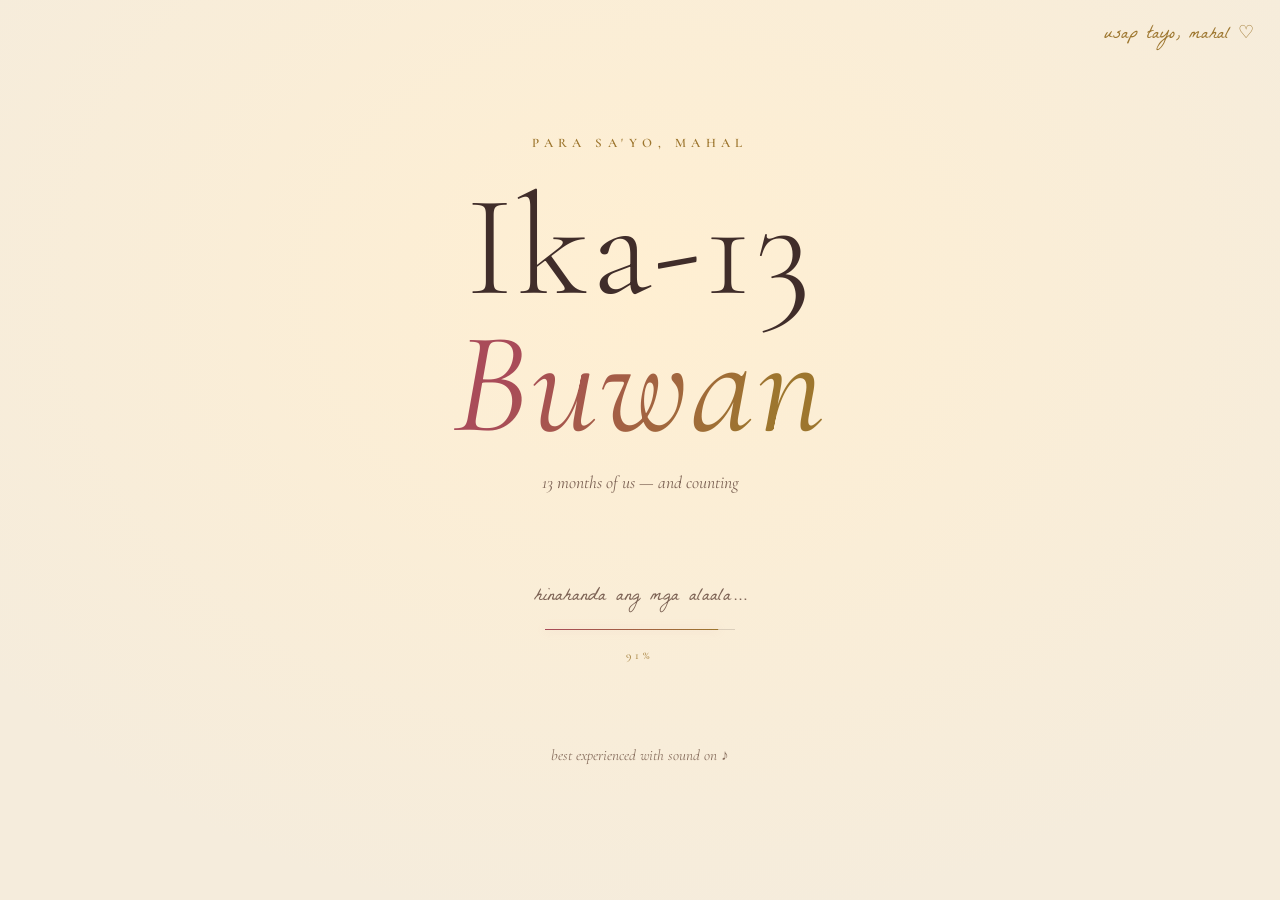
==== index.html @ 7b1db798 "added chat fix" ====
<!DOCTYPE html>
<html lang="en">
<head>
  <meta charset="UTF-8" />
  <meta name="viewport" content="width=device-width, initial-scale=1.0" />
  <title>Walong Buwan — para sa'yo, Mahal</title>
  <link rel="icon" href="data:image/svg+xml,%3Csvg xmlns='http://www.w3.org/2000/svg' viewBox='0 0 24 24'%3E%3Cpath fill='%23d4a0a4' d='M12 21s-7.5-4.7-10-9.3C.5 8.6 2.3 5 5.7 5c2 0 3.6 1.2 4.3 2.4h4c.7-1.2 2.3-2.4 4.3-2.4 3.4 0 5.2 3.6 3.7 6.7C19.5 16.3 12 21 12 21z'/%3E%3C/svg%3E" />
  <link rel="preconnect" href="https://fonts.googleapis.com" />
  <link rel="preconnect" href="https://fonts.gstatic.com" crossorigin />
  <link
    href="https://fonts.googleapis.com/css2?family=Cormorant+Garamond:ital,wght@0,300;0,400;0,500;0,600;1,300;1,400;1,500&family=La+Belle+Aurore&display=swap"
    rel="stylesheet"
  />
  <link rel="stylesheet" href="styles.css" />
</head>
<body>

  <!-- film grain + vignette atmosphere -->
  <div class="grain" aria-hidden="true"></div>
  <div class="vignette" aria-hidden="true"></div>

  <!-- ambient aurora glow -->
  <div class="aurora" aria-hidden="true"><i></i><i></i></div>

  <!-- falling rose petals -->
  <div class="petals" id="petals" aria-hidden="true"></div>

  <!-- scroll progress thread -->
  <div class="thread" aria-hidden="true"><i id="thread-bar"></i></div>

  <!-- drifting dust motes -->
  <div class="motes" aria-hidden="true">
    <i></i><i></i><i></i><i></i><i></i><i></i><i></i><i></i><i></i><i></i>
  </div>

  <!-- looping music -->
  <audio id="music" src="static/music.mp3" loop preload="auto"></audio>

  <!-- music toggle -->
  <button id="music-toggle" class="music-toggle" aria-label="Toggle music" hidden>
    <span class="bars"><i></i><i></i><i></i><i></i></span>
  </button>

  <!-- ═══════════ entry ═══════════ -->
  <div id="entry" class="entry">
    <div class="curtain curtain-l" aria-hidden="true"></div>
    <div class="curtain curtain-r" aria-hidden="true"></div>
    <a class="entry-chat" href="chat.html">usap tayo, mahal&nbsp;♡</a>
    <div class="entry-inner">
      <p class="kicker">para sa'yo, mahal</p>
      <h1 class="entry-title">Walong<br /><em>Buwan</em></h1>
      <p class="entry-sub">eight months of us — and counting</p>
      <div class="entry-action">
        <div id="loader" class="loader">
          <p class="loader-cap">hinahanda ang mga alaala…</p>
          <div class="loader-line"><i id="loader-fill"></i></div>
          <p class="loader-pct"><span id="loader-num">0</span>%</p>
        </div>
        <button id="open-btn" class="open-btn is-loading">
          <span class="open-heart">♡</span>
          <span class="open-text">buksan mo</span>
        </button>
      </div>
      <p class="entry-hint">best experienced with sound on&nbsp;♪</p>
    </div>
  </div>

  <main id="story" hidden>

    <!-- ═══════════ chapter one: the first ═══════════ -->
    <section class="first" id="first">
      <p class="kicker reveal">where it all began</p>
      <h2 class="display reveal">This is the first video<br />I ever took <em>with you in it.</em></h2>
      <p class="lede reveal">
        I didn't know it then, but I was already keeping you safe in little
        squares of light — as if some part of me knew I'd want to come back
        to this moment for the rest of my life.
      </p>

      <div class="firsts reveal">
        <figure class="polaroid tilt-l" data-par="-0.05">
          <div class="media">
            <video id="first-video" src="static/opt/first_vid.mp4" preload="auto" loop muted autoplay playsinline></video>
            <button id="vid-sound" class="vid-sound" aria-label="Toggle video sound">unmute</button>
          </div>
          <figcaption>the very first video</figcaption>
        </figure>
        <figure class="polaroid tilt-r" data-par="0.045">
          <div class="media">
            <img src="static/opt/first_pic.jpg" alt="Our first picture together" loading="lazy" />
          </div>
          <figcaption>…and the very first picture</figcaption>
        </figure>
      </div>
    </section>

    <!-- ═══════════ interlude ═══════════ -->
    <section class="interlude" id="history">
      <div class="interlude-sticky">
        <p class="interlude-line reveal">…and the rest</p>
        <p class="interlude-line big reveal"><em>was history.</em></p>
      </div>
    </section>

    <!-- ═══════════ the count ═══════════ -->
    <section class="counter" id="counter">
      <p class="kicker reveal">bawat segundo, binibilang</p>
      <h2 class="display reveal">Loving you,<br /><em>down to the second.</em></h2>
      <div class="count-row reveal">
        <div class="count-cell">
          <span class="count-num" id="c-days">0</span>
          <span class="count-label">days</span>
        </div>
        <div class="count-cell">
          <span class="count-num" id="c-hours">00</span>
          <span class="count-label">hours</span>
        </div>
        <div class="count-cell">
          <span class="count-num" id="c-mins">00</span>
          <span class="count-label">minutes</span>
        </div>
        <div class="count-cell">
          <span class="count-num live" id="c-secs">00</span>
          <span class="count-label">seconds</span>
        </div>
      </div>
      <p class="count-note reveal">— at tumatakbo pa rin, mahal</p>
    </section>

    <!-- ═══════════ the archive ═══════════ -->
    <section class="gallery" id="gallery">
      <p class="kicker reveal">our little archive</p>
      <h2 class="display reveal">Every frame, <em>a keepsake.</em></h2>
      <p class="lede reveal">drag the photos away — there's always another moment underneath.</p>

      <div class="deck-wrap reveal">
        <button class="deck-nav prev" id="deck-prev" aria-label="Previous photo">‹</button>
        <div class="deck" id="deck" aria-label="Photo slideshow"></div>
        <button class="deck-nav next" id="deck-next" aria-label="Next photo">›</button>
      </div>
      <p class="deck-counter"><span id="deck-count">1</span> <span class="of">of</span> <span id="deck-total">—</span></p>
      <p class="deck-hint">✦ drag, swipe, or use the arrows ✦</p>
    </section>

    <!-- ═══════════ moving memories ═══════════ -->
    <section class="clips" id="clips">
      <p class="kicker reveal">mga gumagalaw na alaala</p>
      <h2 class="display reveal">Some moments <em>refused to stay still.</em></h2>
      <p class="lede reveal">tap a clip to play it — the music will politely step aside.</p>

      <div class="clip-row reveal">
        <figure class="polaroid clip tilt-l" data-par="-0.035">
          <div class="media">
            <video src="static/img_2629.mp4" preload="metadata" playsinline></video>
            <button class="clip-play" aria-label="Play clip">▶</button>
          </div>
          <figcaption>a little moment i kept</figcaption>
        </figure>
        <figure class="polaroid clip tilt-r" data-par="0.03">
          <div class="media">
            <video src="static/vid_20250806.mp4" preload="metadata" playsinline></video>
            <button class="clip-play" aria-label="Play clip">▶</button>
          </div>
          <figcaption>august 6, 2025</figcaption>
        </figure>
        <figure class="polaroid clip tilt-l" data-par="-0.025">
          <div class="media">
            <video src="static/vid_20251219.mp4" preload="metadata" playsinline></video>
            <button class="clip-play" aria-label="Play clip">▶</button>
          </div>
          <figcaption>december 19, 2025</figcaption>
        </figure>
        <figure class="polaroid clip tilt-r" data-par="0.04">
          <div class="media">
            <video src="static/worthy_holy.mp4" preload="metadata" playsinline></video>
            <button class="clip-play" aria-label="Play clip">▶</button>
          </div>
          <figcaption>worthy, holy ♪</figcaption>
        </figure>
      </div>
    </section>

    <!-- ═══════════ from the cloud ═══════════ -->
    <section class="cloudshow" id="cloudshow">
      <p class="kicker reveal">mula sa ating ulap</p>
      <h2 class="display reveal">Every memory we keep, <em>keeps playing.</em></h2>
      <p class="lede reveal">
        kusang umiikot ang mga larawan at video — diretso mula sa ating Google Drive;
        swipe or use the arrows to wander.
      </p>

      <div class="cine reveal">
        <button class="cine-nav prev" id="cine-prev" aria-label="Previous">‹</button>
        <div class="cine-stage" id="cine-stage" aria-label="Cloud slideshow"></div>
        <button class="cine-nav next" id="cine-next" aria-label="Next">›</button>
      </div>
      <p class="cine-count"><span id="cine-num">1</span> <span class="of">of</span> <span id="cine-total">—</span></p>
    </section>

    <!-- ═══════════ the poems ═══════════ -->
    <section class="poems" id="poems">
      <p class="kicker reveal">mga tula, isinulat para sa'yo</p>
      <h2 class="display reveal">Words I couldn't <em>keep to myself.</em></h2>
      <p class="lede reveal">each one sealed for you — tap a card to open it.</p>
      <div class="poem-grid" id="poem-grid"></div>
    </section>

    <!-- ═══════════ the letter ═══════════ -->
    <section class="letter-section" id="letter">
      <p class="kicker reveal">isang huling mensahe</p>
      <div class="letter reveal">
        <p class="letter-salutation">Mahal,</p>
        <h2 class="letter-title">Happy 8th<br />Monthsary!</h2>
        <p>
          Sorry eto lang ang nakayanan ko ngayong buwan. Nawa di ka pa
          nagsasawa sakin at sa mga pinag gagawa ko sa buhay.
        </p>
        <p>
          Aaminin ko, namimiss kita. Nagtatampo ako. Namimiss ko yung dating usapan at
          pananabik natin makausap ang isa't isa. Pero alam ko naman na
          marami ka lang iniisip ngayon. Nawa maalala mo na andito lang ako
          na handa makinig at sumuporta sa bawat desisyon mong gagawin.
        </p>
        <p>
          Mahal na mahal kita at kitakits mamaya, at sa marami pang bukas na
          darating. Mahal na mahal kita.
        </p>
        <p class="letter-aside">hehe nasabi ko na bang mahal na mahal kita? hahaha</p>
        <p>
          I will always be proud of you.
        </p>
        <p class="letter-sign">I love you so much. Alliah Edricah Hisita Jangas (Arellano. hehe) ♡</p>
      </div>
      <p class="footer-note reveal">walong buwan na, at marami pang darating · ♡</p>
      <p class="chat-link reveal"><a href="chat.html">usap tayo, mahal&nbsp;♡</a></p>
    </section>

  </main>

  <script src="photos.js"></script>
  <script src="monthsary.js"></script>
  <script src="script.js"></script>
  <script src="drive-show.js"></script>
</body>
</html>
---- styles.css ----
/* ════════════════════════════════════════════
   Walong Buwan — a keepsake box for Mahal
   ════════════════════════════════════════════ */

:root {
  --bg: #171015;
  --bg-soft: #211722;
  --cream: #f0e4d4;
  --cream-dim: #c9b8a6;
  --rose: #d4a0a4;
  --gold: #c9a875;
  --paper: #f6efe2;
  --paper-edge: #e8ddc9;
  --ink: #463832;
  --ink-soft: #7a685c;
  --shadow: 0 18px 50px -12px rgba(0, 0, 0, 0.65);
}

* { margin: 0; padding: 0; box-sizing: border-box; }

html { scroll-behavior: smooth; }

body {
  background: var(--bg);
  background-image: radial-gradient(ellipse 120% 80% at 50% -10%, #2b1c26 0%, var(--bg) 60%);
  color: var(--cream);
  font-family: "Cormorant Garamond", Georgia, serif;
  font-size: 20px;
  line-height: 1.6;
  overflow-x: hidden;
  -webkit-font-smoothing: antialiased;
}

::selection { background: var(--rose); color: var(--bg); }

/* ─── atmosphere ─── */

.grain {
  position: fixed;
  inset: -50%;
  width: 200%;
  height: 200%;
  pointer-events: none;
  z-index: 80;
  opacity: 0.055;
  background-image: url("data:image/svg+xml,%3Csvg xmlns='http://www.w3.org/2000/svg' width='300' height='300'%3E%3Cfilter id='n'%3E%3CfeTurbulence type='fractalNoise' baseFrequency='0.85' numOctaves='2'/%3E%3C/filter%3E%3Crect width='100%25' height='100%25' filter='url(%23n)'/%3E%3C/svg%3E");
  animation: grain-shift 0.9s steps(4) infinite;
}

@keyframes grain-shift {
  0%   { transform: translate(0, 0); }
  25%  { transform: translate(-2%, 3%); }
  50%  { transform: translate(3%, -2%); }
  75%  { transform: translate(-3%, -3%); }
  100% { transform: translate(2%, 2%); }
}

.vignette {
  position: fixed;
  inset: 0;
  pointer-events: none;
  z-index: 79;
  background: radial-gradient(ellipse 90% 90% at 50% 50%, transparent 55%, rgba(10, 5, 9, 0.55) 100%);
}

.motes { position: fixed; inset: 0; pointer-events: none; z-index: 2; }

.motes i {
  position: absolute;
  bottom: -4vh;
  width: 5px;
  height: 5px;
  border-radius: 50%;
  background: var(--gold);
  filter: blur(1.5px);
  opacity: 0;
  animation: drift linear infinite;
}

.motes i:nth-child(1)  { left: 8%;  animation-duration: 26s; animation-delay: 0s;  }
.motes i:nth-child(2)  { left: 18%; animation-duration: 34s; animation-delay: 6s; width: 3px; height: 3px; }
.motes i:nth-child(3)  { left: 29%; animation-duration: 22s; animation-delay: 12s; }
.motes i:nth-child(4)  { left: 41%; animation-duration: 38s; animation-delay: 3s; width: 4px; height: 4px; }
.motes i:nth-child(5)  { left: 52%; animation-duration: 28s; animation-delay: 16s; }
.motes i:nth-child(6)  { left: 60%; animation-duration: 31s; animation-delay: 9s; width: 3px; height: 3px; }
.motes i:nth-child(7)  { left: 71%; animation-duration: 24s; animation-delay: 14s; }
.motes i:nth-child(8)  { left: 80%; animation-duration: 36s; animation-delay: 1s;  width: 6px; height: 6px; }
.motes i:nth-child(9)  { left: 88%; animation-duration: 27s; animation-delay: 19s; }
.motes i:nth-child(10) { left: 95%; animation-duration: 33s; animation-delay: 7s; width: 3px; height: 3px; }

@keyframes drift {
  0%   { transform: translateY(0) translateX(0); opacity: 0; }
  8%   { opacity: 0.5; }
  60%  { opacity: 0.35; }
  100% { transform: translateY(-108vh) translateX(4vw); opacity: 0; }
}

/* ─── ambient aurora ─── */

.aurora { position: fixed; inset: 0; z-index: 1; pointer-events: none; }

.aurora i { position: absolute; width: 58vmax; height: 58vmax; border-radius: 50%; }

.aurora i:first-child {
  background: radial-gradient(circle, rgba(142, 58, 69, 0.26), transparent 65%);
  top: -16vmax;
  left: -12vmax;
  animation: aurora-a 38s ease-in-out infinite alternate;
  /* breathes with the bass of the song */
  opacity: calc(0.7 + var(--bass, 0) * 0.9);
}

.aurora i:last-child {
  background: radial-gradient(circle, rgba(201, 168, 117, 0.15), transparent 65%);
  bottom: -18vmax;
  right: -14vmax;
  animation: aurora-b 46s ease-in-out infinite alternate;
  opacity: calc(0.65 + var(--energy, 0) * 0.9);
}

@keyframes aurora-a { to { transform: translate(14vw, 18vh) scale(1.15); } }
@keyframes aurora-b { to { transform: translate(-12vw, -14vh) scale(1.2); } }

/* ─── falling petals ─── */

.petals { position: fixed; inset: 0; z-index: 78; pointer-events: none; overflow: hidden; }

.petals i {
  position: absolute;
  top: -4vh;
  background: linear-gradient(135deg, #d8a3ab, #a05a66);
  border-radius: 62% 38% 60% 40% / 55% 45% 62% 38%;
  opacity: 0;
  animation: petal-fall linear forwards;
  will-change: transform;
}

@keyframes petal-fall {
  0%   { transform: translate(0, -4vh) rotate(0deg); opacity: 0; }
  8%   { opacity: 0.75; }
  55%  { transform: translate(var(--sway), 52vh) rotate(calc(var(--spin) / 2)); opacity: 0.6; }
  100% { transform: translate(calc(var(--sway) * -0.6), 108vh) rotate(var(--spin)); opacity: 0.1; }
}

/* ─── scroll thread ─── */

.thread { position: fixed; top: 0; left: 0; right: 0; height: 2px; z-index: 95; pointer-events: none; }

.thread i {
  display: block;
  height: 100%;
  background: linear-gradient(90deg, var(--rose), var(--gold));
  transform: scaleX(0);
  transform-origin: 0 50%;
  box-shadow: 0 0 12px rgba(212, 160, 164, 0.35);
}

/* ─── tap bloom ─── */

.tap-bloom {
  position: fixed;
  z-index: 85;
  width: 16px;
  height: 16px;
  margin: -8px 0 0 -8px;
  border-radius: 50%;
  border: 1px solid rgba(212, 160, 164, 0.75);
  pointer-events: none;
  animation: bloom 0.7s ease-out forwards;
}

@keyframes bloom {
  from { transform: scale(0.35); opacity: 0.9; }
  to   { transform: scale(3.6); opacity: 0; }
}

/* ─── shared type ─── */

.kicker {
  font-family: "Cormorant Garamond", serif;
  font-size: 13px;
  font-weight: 600;
  letter-spacing: 0.42em;
  text-transform: uppercase;
  color: var(--gold);
  margin-bottom: 1.6rem;
}

.display {
  font-weight: 300;
  font-size: clamp(2.3rem, 5.6vw, 4.2rem);
  line-height: 1.12;
  letter-spacing: 0.01em;
}

.display em {
  font-style: italic;
  font-weight: 400;
  color: var(--rose);
}

.lede {
  max-width: 34em;
  margin: 1.6rem auto 0;
  font-size: clamp(1.05rem, 1.6vw, 1.25rem);
  font-style: italic;
  color: var(--cream-dim);
}

/* ─── scroll reveals ─── */

.reveal {
  opacity: 0;
  transform: translateY(34px);
  transition: opacity 1.1s cubic-bezier(0.22, 1, 0.36, 1), transform 1.1s cubic-bezier(0.22, 1, 0.36, 1);
}

.reveal.in { opacity: 1; transform: none; }

/* ─── entry ─── */

.entry {
  position: fixed;
  inset: 0;
  z-index: 100;
  display: grid;
  place-items: center;
  text-align: center;
  overflow: hidden;
}

.curtain {
  position: absolute;
  top: 0;
  bottom: 0;
  width: 51%;
  transition: transform 1.5s cubic-bezier(0.7, 0, 0.2, 1) 0.2s;
  will-change: transform;
}

.curtain-l {
  left: 0;
  background: radial-gradient(ellipse 170% 95% at 100% 32%, #2b1c26 0%, var(--bg) 75%);
}

.curtain-r {
  right: 0;
  background: radial-gradient(ellipse 170% 95% at 0% 32%, #2b1c26 0%, var(--bg) 75%);
}

.entry.opening { pointer-events: none; }
.entry.opening .curtain-l { transform: translateX(-102%); }
.entry.opening .curtain-r { transform: translateX(102%); }

.entry.opening .entry-inner {
  opacity: 0;
  transform: translateY(-26px) scale(0.96);
  filter: blur(6px);
  transition: opacity 0.7s ease, transform 0.9s ease, filter 0.7s ease;
}

.entry-inner {
  position: relative;
  z-index: 1;
  padding: 2rem;
  animation: entry-in 1.8s cubic-bezier(0.22, 1, 0.36, 1) both;
}

@keyframes entry-in {
  from { opacity: 0; transform: translateY(26px); }
  to   { opacity: 1; transform: none; }
}

.entry-title {
  font-size: clamp(4rem, 14vw, 9rem);
  font-weight: 300;
  line-height: 0.95;
  letter-spacing: 0.02em;
  margin: 0.4rem 0 1rem;
}

.entry-title em { font-style: italic; color: var(--rose); font-weight: 400; }

.entry-sub {
  font-style: italic;
  color: var(--cream-dim);
  font-size: 1.1rem;
  margin-bottom: 3rem;
}

/* the action area crossfades from loader to button */
.entry-action {
  display: grid;
  place-items: center;
  min-height: 156px;
}

.entry-action > * { grid-area: 1 / 1; }

.loader {
  display: flex;
  flex-direction: column;
  align-items: center;
  gap: 1rem;
  transition: opacity 0.7s ease;
}

.loader.done { opacity: 0; pointer-events: none; }

.loader-cap {
  font-family: "La Belle Aurore", cursive;
  font-size: 1.2rem;
  color: var(--cream-dim);
}

.loader-line {
  width: 190px;
  height: 1px;
  background: rgba(240, 228, 212, 0.16);
}

.loader-line i {
  display: block;
  height: 100%;
  background: linear-gradient(90deg, var(--rose), var(--gold));
  box-shadow: 0 0 10px rgba(212, 160, 164, 0.45);
  transform: scaleX(0);
  transform-origin: 0 50%;
}

.loader-pct {
  font-size: 0.72rem;
  letter-spacing: 0.34em;
  text-transform: uppercase;
  color: var(--gold);
}

.open-btn.is-loading {
  opacity: 0;
  transform: scale(0.9);
  pointer-events: none;
}

.open-btn {
  display: inline-flex;
  flex-direction: column;
  align-items: center;
  justify-content: center;
  gap: 0.15rem;
  width: 132px;
  height: 132px;
  border-radius: 50%;
  border: 1px solid rgba(212, 160, 164, 0.5);
  background: transparent;
  color: var(--cream);
  font-family: "Cormorant Garamond", serif;
  cursor: pointer;
  position: relative;
  transition: border-color 0.5s, background 0.5s, transform 0.6s ease, opacity 0.6s ease;
}

.open-btn::before {
  content: "";
  position: absolute;
  inset: -10px;
  border-radius: 50%;
  border: 1px solid rgba(212, 160, 164, 0.18);
  animation: pulse-ring 2.6s ease-out infinite;
}

@keyframes pulse-ring {
  0%   { transform: scale(0.92); opacity: 1; }
  70%  { transform: scale(1.12); opacity: 0; }
  100% { opacity: 0; }
}

.open-btn:hover {
  background: rgba(212, 160, 164, 0.1);
  border-color: var(--rose);
  transform: scale(1.05);
}

.open-heart { font-size: 1.9rem; color: var(--rose); line-height: 1; }

.open-text {
  font-size: 0.82rem;
  letter-spacing: 0.32em;
  text-transform: uppercase;
  font-weight: 600;
}

.entry-hint {
  margin-top: 2.6rem;
  font-size: 0.95rem;
  font-style: italic;
  color: var(--ink-soft);
}

/* quick door to the chat, right from the first screen */
.entry-chat {
  position: absolute;
  top: calc(1.3rem + env(safe-area-inset-top));
  right: 1.6rem;
  z-index: 2;
  font-family: "La Belle Aurore", cursive;
  font-size: 1.15rem;
  color: var(--gold);
  text-decoration: none;
  opacity: 0;
  animation: entry-in 1.8s cubic-bezier(0.22, 1, 0.36, 1) 0.6s both;
  transition: color 0.35s;
}

.entry-chat:hover { color: var(--rose); }

.entry.opening .entry-chat { opacity: 0; transition: opacity 0.5s ease; }

/* ─── music toggle ─── */

.music-toggle {
  position: fixed;
  top: 1.4rem;
  right: 1.4rem;
  z-index: 90;
  width: 46px;
  height: 46px;
  border-radius: 50%;
  border: 1px solid rgba(240, 228, 212, 0.25);
  background: rgba(23, 16, 21, 0.55);
  backdrop-filter: blur(8px);
  cursor: pointer;
  display: grid;
  place-items: center;
  transition: border-color 0.4s;
}

.music-toggle:hover { border-color: var(--rose); }

.bars { display: flex; align-items: flex-end; gap: 3px; height: 16px; }

.bars i {
  width: 3px;
  background: var(--rose);
  border-radius: 2px;
  animation: equalize 1.1s ease-in-out infinite;
}

.bars i:nth-child(1) { height: 60%; animation-delay: 0s; }
.bars i:nth-child(2) { height: 100%; animation-delay: 0.25s; }
.bars i:nth-child(3) { height: 45%; animation-delay: 0.5s; }
.bars i:nth-child(4) { height: 80%; animation-delay: 0.12s; }

@keyframes equalize {
  0%, 100% { transform: scaleY(1); }
  50%      { transform: scaleY(0.35); }
}

.music-toggle.muted .bars i { animation-play-state: paused; transform: scaleY(0.25); background: var(--ink-soft); }

/* when the analyser is live, the bars show the real spectrum */
.music-toggle.live .bars i {
  animation: none;
  transform-origin: bottom;
  height: 100%;
  transition: transform 0.09s linear;
}

.music-toggle.live .bars i:nth-child(1) { transform: scaleY(var(--eq1, 0.3)); }
.music-toggle.live .bars i:nth-child(2) { transform: scaleY(var(--eq2, 0.5)); }
.music-toggle.live .bars i:nth-child(3) { transform: scaleY(var(--eq3, 0.4)); }
.music-toggle.live .bars i:nth-child(4) { transform: scaleY(var(--eq4, 0.35)); }

.music-toggle.live.muted .bars i { transform: scaleY(0.25); }

/* ─── sections ─── */

section {
  padding: clamp(6rem, 14vh, 10rem) 1.5rem;
  text-align: center;
  position: relative;
  z-index: 3;
}

/* ─── chapter one ─── */

.firsts {
  display: flex;
  justify-content: center;
  align-items: flex-start;
  gap: clamp(1rem, 4vw, 3.5rem);
  margin-top: 4.5rem;
  flex-wrap: wrap;
}

.polaroid {
  background: var(--paper);
  padding: 14px 14px 58px;
  box-shadow: var(--shadow);
  transition: transform 0.6s cubic-bezier(0.22, 1, 0.36, 1);
}

.tilt-l {
  transform: translateY(var(--par-y, 0px)) rotate(calc(-3deg + var(--sway, 0deg)));
}

.tilt-r {
  transform: translateY(calc(18px + var(--par-y, 0px))) rotate(calc(2.5deg + var(--sway, 0deg) * -1));
}

.polaroid .media {
  width: min(74vw, 330px);
  aspect-ratio: 3 / 4;
  overflow: hidden;
  background: #14100f;
  position: relative;
}

.polaroid .media img,
.polaroid .media video {
  width: 100%;
  height: 100%;
  object-fit: cover;
  display: block;
}

.polaroid figcaption {
  font-family: "La Belle Aurore", cursive;
  font-size: 1.25rem;
  color: var(--ink-soft);
  margin-top: 16px;
}

.vid-sound {
  position: absolute;
  bottom: 10px;
  right: 10px;
  border: none;
  border-radius: 999px;
  padding: 5px 14px;
  font-family: "Cormorant Garamond", serif;
  font-size: 0.78rem;
  font-weight: 600;
  letter-spacing: 0.22em;
  text-transform: uppercase;
  background: rgba(20, 14, 18, 0.72);
  color: var(--cream);
  cursor: pointer;
  backdrop-filter: blur(6px);
  transition: background 0.3s;
}

.vid-sound:hover { background: rgba(212, 160, 164, 0.8); color: var(--bg); }

/* ─── moving memories ─── */

.clip-row {
  display: flex;
  justify-content: center;
  align-items: flex-start;
  flex-wrap: wrap;
  gap: clamp(1.2rem, 3vw, 2.4rem);
  margin-top: 4.5rem;
}

.clip { padding-bottom: 50px; }

.clip .media {
  width: min(64vw, 218px);
  aspect-ratio: 9 / 16;
}

.clip:nth-child(odd) {
  transform: translateY(calc(10px + var(--par-y, 0px))) rotate(calc(-2deg + var(--sway, 0deg)));
}

.clip:nth-child(even) {
  transform: translateY(var(--par-y, 0px)) rotate(calc(2deg + var(--sway, 0deg) * -1));
}

.clip figcaption { font-size: 1.1rem; margin-top: 14px; }

.clip video { cursor: pointer; }

.clip-play {
  position: absolute;
  inset: 0;
  margin: auto;
  width: 64px;
  height: 64px;
  border-radius: 50%;
  border: 1px solid rgba(246, 239, 226, 0.5);
  background: rgba(20, 14, 18, 0.55);
  backdrop-filter: blur(6px);
  color: var(--cream);
  font-size: 1.15rem;
  padding-left: 5px;
  cursor: pointer;
  transition: background 0.3s, transform 0.3s, opacity 0.3s;
}

.clip-play:hover { background: rgba(212, 160, 164, 0.7); transform: scale(1.08); }

.clip.playing .clip-play { opacity: 0; pointer-events: none; }

/* ─── interlude (pinned, swells on scroll) ─── */

.interlude { height: 220vh; padding: 0; }

.interlude-sticky {
  position: sticky;
  top: 0;
  height: 100vh;
  display: flex;
  flex-direction: column;
  justify-content: center;
  align-items: center;
}

.interlude-line {
  font-size: clamp(1.6rem, 4vw, 2.6rem);
  font-weight: 300;
  color: var(--cream-dim);
}

.interlude-line.big {
  font-size: clamp(3.2rem, 9vw, 6.5rem);
  color: var(--cream);
  line-height: 1.1;
  /* swell is driven per-frame by JS; only opacity uses the reveal transition */
  transition: opacity 1.1s cubic-bezier(0.22, 1, 0.36, 1) 0.35s;
  transform: scale(var(--swell, 1));
  will-change: transform;
}

.interlude-line.big em { font-style: italic; color: var(--rose); }

/* letter-by-letter cinematic reveal */
.interlude-line.big .ch {
  display: inline-block;
  opacity: 0;
  transform: translateY(0.55em) rotate(5deg);
  filter: blur(7px);
  transition: opacity 0.9s cubic-bezier(0.22, 1, 0.36, 1),
              transform 0.9s cubic-bezier(0.22, 1, 0.36, 1),
              filter 0.9s cubic-bezier(0.22, 1, 0.36, 1);
  transition-delay: calc(var(--i) * 60ms);
}

.interlude-line.big.in .ch { opacity: 1; transform: none; filter: none; }

/* ─── the count ─── */

.count-row {
  display: flex;
  justify-content: center;
  align-items: stretch;
  margin-top: 4rem;
  flex-wrap: wrap;
}

.count-cell {
  display: flex;
  flex-direction: column;
  gap: 0.4rem;
  padding: 0 clamp(1.2rem, 4vw, 3rem);
}

.count-cell + .count-cell { border-left: 1px solid rgba(240, 228, 212, 0.14); }

.count-num {
  font-size: clamp(2.6rem, 7vw, 4.6rem);
  font-weight: 300;
  line-height: 1;
  font-variant-numeric: tabular-nums;
  color: var(--cream);
}

.count-num.live { color: var(--rose); }

.count-label {
  font-size: 0.74rem;
  letter-spacing: 0.36em;
  text-transform: uppercase;
  color: var(--gold);
}

.count-note {
  margin-top: 2.6rem;
  font-family: "La Belle Aurore", cursive;
  font-size: 1.3rem;
  color: var(--cream-dim);
}

/* ─── gallery deck ─── */

.deck-wrap {
  display: flex;
  align-items: center;
  justify-content: center;
  gap: clamp(0.8rem, 4vw, 2.6rem);
  margin-top: 4.5rem;
}

.deck {
  position: relative;
  width: min(72vw, 340px);
  aspect-ratio: 3 / 4.35;
  touch-action: pan-y;
}

.pcard {
  position: absolute;
  inset: 0;
  background: var(--paper);
  padding: 12px 12px 46px;
  box-shadow: var(--shadow);
  cursor: grab;
  user-select: none;
  -webkit-user-drag: none;
  transition: transform 0.55s cubic-bezier(0.22, 1, 0.36, 1), opacity 0.45s ease;
  will-change: transform;
}

.pcard.dragging { transition: none; cursor: grabbing; }

.pcard.fly { transition: transform 0.5s cubic-bezier(0.5, 0, 0.75, 0.4), opacity 0.5s ease; opacity: 0; }

.pcard .ph {
  width: 100%;
  height: calc(100% - 34px);
  object-fit: cover;
  display: block;
  background: #14100f;
  pointer-events: none;
}

.pcard .ph-caption {
  font-family: "La Belle Aurore", cursive;
  font-size: 1.05rem;
  color: var(--ink-soft);
  text-align: center;
  line-height: 46px;
}

.deck-nav {
  width: 52px;
  height: 52px;
  border-radius: 50%;
  border: 1px solid rgba(240, 228, 212, 0.25);
  background: transparent;
  color: var(--cream);
  font-size: 1.7rem;
  font-family: "Cormorant Garamond", serif;
  cursor: pointer;
  line-height: 1;
  transition: border-color 0.4s, background 0.4s;
  flex-shrink: 0;
}

.deck-nav:hover { border-color: var(--rose); background: rgba(212, 160, 164, 0.12); }

.deck-counter {
  margin-top: 2.4rem;
  font-size: 1.15rem;
  letter-spacing: 0.18em;
  color: var(--cream-dim);
}

.deck-counter .of { font-style: italic; color: var(--ink-soft); }

.deck-hint {
  margin-top: 0.5rem;
  font-size: 0.85rem;
  letter-spacing: 0.26em;
  text-transform: uppercase;
  color: var(--ink-soft);
}

/* ─── poems ─── */

.poem-grid {
  display: grid;
  grid-template-columns: repeat(auto-fit, minmax(250px, 290px));
  justify-content: center;
  gap: 2.2rem;
  margin-top: 4.5rem;
  perspective: 1600px;
}

.poem-card {
  height: 380px;
  position: relative;
  cursor: pointer;
  transform-style: preserve-3d;
  transition: transform 0.85s cubic-bezier(0.32, 0.9, 0.35, 1);
}

.poem-card.open { transform: rotateY(180deg); }

.poem-face {
  position: absolute;
  inset: 0;
  backface-visibility: hidden;
  -webkit-backface-visibility: hidden;
  border-radius: 4px;
  box-shadow: var(--shadow);
}

.poem-front {
  background: linear-gradient(160deg, var(--bg-soft), #190f17);
  border: 1px solid rgba(201, 168, 117, 0.28);
  display: flex;
  flex-direction: column;
  align-items: center;
  justify-content: center;
  gap: 1.2rem;
  transition: border-color 0.4s, transform 0.4s;
}

.poem-card:not(.open):hover .poem-front { border-color: var(--gold); }

.poem-num {
  font-size: 2.6rem;
  font-weight: 300;
  font-style: italic;
  color: var(--cream);
  letter-spacing: 0.1em;
}

.poem-seal {
  width: 58px;
  height: 58px;
  border-radius: 50%;
  background: radial-gradient(circle at 35% 30%, #c46a72, #8e3a45 70%);
  box-shadow: inset 0 -3px 8px rgba(0, 0, 0, 0.4), 0 4px 12px rgba(0, 0, 0, 0.45);
  display: grid;
  place-items: center;
  color: rgba(246, 239, 226, 0.9);
  font-size: 1.25rem;
}

.poem-open-hint {
  font-size: 0.74rem;
  letter-spacing: 0.34em;
  text-transform: uppercase;
  color: var(--ink-soft);
}

.poem-back {
  background: var(--paper);
  color: var(--ink);
  transform: rotateY(180deg);
  padding: 1.8rem 1.5rem;
  display: flex;
  flex-direction: column;
  overflow: hidden;
}

.poem-back::before {
  content: "";
  position: absolute;
  inset: 8px;
  border: 1px solid var(--paper-edge);
  border-radius: 2px;
  pointer-events: none;
}

.poem-text {
  flex: 1;
  overflow-y: auto;
  white-space: pre-line;
  font-size: 1.02rem;
  line-height: 1.55;
  font-weight: 500;
  scrollbar-width: thin;
  scrollbar-color: var(--paper-edge) transparent;
}

.poem-back .poem-foot {
  font-family: "La Belle Aurore", cursive;
  color: var(--ink-soft);
  font-size: 1.05rem;
  margin-top: 0.8rem;
}

/* ─── letter ─── */

.letter-section { padding-bottom: 7rem; }

.letter {
  max-width: 620px;
  margin: 3.5rem auto 0;
  background: var(--paper);
  color: var(--ink);
  text-align: left;
  padding: clamp(2.2rem, 6vw, 4rem);
  box-shadow: var(--shadow);
  position: relative;
  transform: rotate(-0.6deg);
  /* lens focus: JS pulls --focus-blur to 0 as the letter arrives */
  filter: blur(var(--focus-blur, 0px));
}

.letter::before {
  content: "";
  position: absolute;
  inset: 12px;
  border: 1px solid var(--paper-edge);
  pointer-events: none;
}

.letter p { margin-bottom: 1.3rem; font-size: 1.12rem; font-weight: 500; }

.letter-salutation {
  font-family: "La Belle Aurore", cursive;
  font-size: 1.7rem !important;
  color: var(--ink-soft);
  margin-bottom: 0.4rem !important;
}

.letter-title {
  font-weight: 300;
  font-size: clamp(2.6rem, 7vw, 3.8rem);
  line-height: 1.05;
  margin-bottom: 2rem;
  color: #6e3a42;
}

.letter-aside {
  font-family: "La Belle Aurore", cursive;
  font-size: 1.35rem !important;
  color: var(--ink-soft);
}

.letter-sign {
  font-family: "La Belle Aurore", cursive;
  font-size: 1.8rem !important;
  margin-top: 2.2rem;
  color: #6e3a42;
}

.footer-note {
  margin-top: 5rem;
  font-size: 0.85rem;
  letter-spacing: 0.3em;
  text-transform: uppercase;
  color: var(--ink-soft);
}

/* a quiet door to our private chat */
.chat-link { margin-top: 1.6rem; }

.chat-link a {
  font-family: "La Belle Aurore", cursive;
  font-size: 1.2rem;
  color: var(--gold);
  text-decoration: none;
  transition: color 0.35s;
}

.chat-link a:hover { color: var(--rose); }

/* ─── responsive ─── */

@media (max-width: 640px) {
  body { font-size: 18px; }
  .tilt-r { transform: rotate(2.5deg); }
  .deck-nav { width: 44px; height: 44px; font-size: 1.4rem; }
  .poem-grid { grid-template-columns: minmax(250px, 320px); }
}

@media (max-width: 480px) {
  .count-cell { padding: 0 0.9rem; }
}

/* ─── cloud slideshow (straight from Google Drive) ─── */

.cine {
  display: flex;
  align-items: center;
  justify-content: center;
  gap: clamp(0.8rem, 4vw, 2.6rem);
  margin-top: 4.5rem;
}

.cine-stage {
  position: relative;
  width: min(88vw, 760px);
  aspect-ratio: 4 / 3;
  background: #14100f;
  padding: 0;
  box-shadow: var(--shadow);
  border: 10px solid var(--paper);
  overflow: hidden;
  touch-action: pan-y;
}

.cine-slide {
  position: absolute;
  inset: 0;
  opacity: 0;
  transition: opacity 1.2s ease;
}

.cine-slide.on { opacity: 1; }

.cine-back {
  position: absolute;
  inset: -30px;
  background-size: cover;
  background-position: center;
  filter: blur(24px) brightness(0.55);
}

.cine-img {
  position: relative;
  width: 100%;
  height: 100%;
  object-fit: contain;
  display: block;
}

.cine-slide.on .cine-img {
  animation: ken-burns 9s ease-out forwards;
}

@keyframes ken-burns {
  from { transform: scale(1); }
  to   { transform: scale(1.06); }
}

.cine-slide.playing .cine-img,
.cine-slide.playing .cine-play,
.cine-slide.playing .cine-tag { visibility: hidden; }

.cine-frame {
  position: absolute;
  inset: 0;
  width: 100%;
  height: 100%;
  border: 0;
}

.cine-play {
  position: absolute;
  inset: 0;
  margin: auto;
  width: 68px;
  height: 68px;
  border-radius: 50%;
  border: 1px solid rgba(246, 239, 226, 0.5);
  background: rgba(20, 14, 18, 0.55);
  backdrop-filter: blur(6px);
  color: var(--cream);
  font-size: 1.2rem;
  padding-left: 5px;
  cursor: pointer;
  transition: background 0.3s, transform 0.3s;
}

.cine-play:hover { background: rgba(212, 160, 164, 0.7); transform: scale(1.08); }

.cine-album {
  position: absolute;
  left: 14px;
  bottom: 10px;
  max-width: 75%;
  font-family: "La Belle Aurore", cursive;
  font-size: 1.15rem;
  color: rgba(246, 239, 226, 0.92);
  text-shadow: 0 1px 10px rgba(0, 0, 0, 0.75);
  pointer-events: none;
}

.cine-slide.playing .cine-album { visibility: hidden; }

.cine-tag {
  position: absolute;
  top: 12px;
  right: 12px;
  padding: 3px 12px;
  border-radius: 999px;
  background: rgba(20, 14, 18, 0.6);
  backdrop-filter: blur(6px);
  color: var(--cream);
  font-size: 0.7rem;
  letter-spacing: 0.3em;
  text-transform: uppercase;
}

.cine-nav {
  width: 52px;
  height: 52px;
  border-radius: 50%;
  border: 1px solid rgba(240, 228, 212, 0.25);
  background: transparent;
  color: var(--cream);
  font-size: 1.7rem;
  font-family: "Cormorant Garamond", serif;
  cursor: pointer;
  line-height: 1;
  transition: border-color 0.4s, background 0.4s;
  flex-shrink: 0;
}

.cine-nav:hover { border-color: var(--rose); background: rgba(212, 160, 164, 0.12); }

.cine-count {
  margin-top: 2.2rem;
  font-size: 1.15rem;
  letter-spacing: 0.18em;
  color: var(--cream-dim);
}

.cine-count .of { font-style: italic; color: var(--ink-soft); }

@media (max-width: 640px) {
  .cine { flex-wrap: wrap; }
  .cine-stage { width: 92vw; aspect-ratio: 3 / 4; order: -1; }
  .cine-nav { width: 44px; height: 44px; font-size: 1.4rem; }
}

body.theme-anniversary .cine-stage { background: #efe6d4; }
body.theme-anniversary .cine-nav { border-color: rgba(64, 45, 42, 0.3); color: var(--ink); }
body.theme-anniversary .cine-play {
  border-color: rgba(64, 45, 42, 0.3);
  background: rgba(255, 246, 230, 0.6);
  color: var(--ink);
}
body.theme-anniversary .cine-tag {
  background: rgba(255, 246, 230, 0.75);
  color: var(--ink);
}

/* ─── poem month tag (which monthsary unsealed it) ─── */

.poem-month {
  margin-top: -0.9rem;
  font-size: 0.7rem;
  letter-spacing: 0.32em;
  text-transform: uppercase;
  color: var(--gold);
}

/* ─── monthsary greeting (appears on every 11th) ─── */

.monthsary-greeting {
  position: fixed;
  left: 50%;
  bottom: 2.2rem;
  transform: translateX(-50%) rotate(-0.8deg);
  z-index: 96;
  max-width: min(88vw, 480px);
  padding: 1rem 1.9rem;
  background: var(--paper);
  color: var(--ink);
  text-align: center;
  font-family: "La Belle Aurore", cursive;
  font-size: 1.3rem;
  box-shadow: var(--shadow);
  cursor: pointer;
  animation: greet-in 1s cubic-bezier(0.22, 1, 0.36, 1) both;
}

.monthsary-greeting::before {
  content: "";
  position: absolute;
  inset: 6px;
  border: 1px solid var(--paper-edge);
  pointer-events: none;
}

.monthsary-greeting.leaving {
  opacity: 0;
  transform: translateX(-50%) translateY(16px) rotate(-0.8deg);
  transition: opacity 0.8s ease, transform 0.8s ease;
}

@keyframes greet-in {
  from { opacity: 0; transform: translateX(-50%) translateY(24px) rotate(-0.8deg); }
  to   { opacity: 1; transform: translateX(-50%) rotate(-0.8deg); }
}

/* ════════════════════════════════════════════
   the twelfth month — a new chapter
   the night the site was born in gives way to
   a golden dawn on the first anniversary
   ════════════════════════════════════════════ */

body.theme-anniversary {
  --bg: #f5ecdc;
  --bg-soft: #eee0c8;
  --cream: #402d2a;
  --cream-dim: #7d6355;
  --rose: #a94b59;
  --gold: #9d762e;
  --paper: #fffaf1;
  --paper-edge: #e5d5b5;
  --ink: #402d2a;
  --ink-soft: #8a7160;
  --shadow: 0 18px 45px -18px rgba(96, 60, 38, 0.38);
  background-image: radial-gradient(ellipse 120% 80% at 50% -10%, #ffefd2 0%, var(--bg) 60%);
}

body.theme-anniversary ::selection { background: var(--rose); color: var(--paper); }

body.theme-anniversary .grain { opacity: 0.032; }

body.theme-anniversary .vignette {
  background: radial-gradient(ellipse 90% 90% at 50% 50%, transparent 60%, rgba(120, 78, 42, 0.18) 100%);
}

/* the aurora becomes a sunrise */
body.theme-anniversary .aurora i:first-child {
  background: radial-gradient(circle, rgba(233, 150, 100, 0.35), transparent 65%);
}

body.theme-anniversary .aurora i:last-child {
  background: radial-gradient(circle, rgba(214, 170, 80, 0.3), transparent 65%);
}

/* and the petals turn to gold */
body.theme-anniversary .petals i {
  background: linear-gradient(135deg, #e8c27a, #b78a3a);
}

body.theme-anniversary .curtain-l {
  background: radial-gradient(ellipse 170% 95% at 100% 32%, #ffefd2 0%, var(--bg) 75%);
}

body.theme-anniversary .curtain-r {
  background: radial-gradient(ellipse 170% 95% at 0% 32%, #ffefd2 0%, var(--bg) 75%);
}

body.theme-anniversary .entry-title em,
body.theme-anniversary .interlude-line.big em {
  color: transparent;
  background: linear-gradient(115deg, var(--rose) 20%, var(--gold) 80%);
  -webkit-background-clip: text;
  background-clip: text;
}

body.theme-anniversary .loader-line { background: rgba(64, 45, 42, 0.16); }

body.theme-anniversary .open-btn { border-color: rgba(169, 75, 89, 0.55); color: var(--ink); }
body.theme-anniversary .open-btn::before { border-color: rgba(169, 75, 89, 0.22); }
body.theme-anniversary .open-btn:hover { background: rgba(169, 75, 89, 0.08); }

body.theme-anniversary .music-toggle {
  border-color: rgba(64, 45, 42, 0.3);
  background: rgba(255, 250, 241, 0.6);
}

body.theme-anniversary .count-cell + .count-cell { border-left-color: rgba(64, 45, 42, 0.18); }

body.theme-anniversary .deck-nav {
  border-color: rgba(64, 45, 42, 0.3);
  color: var(--ink);
}

body.theme-anniversary .polaroid .media,
body.theme-anniversary .pcard .ph { background: #efe6d4; }

body.theme-anniversary .vid-sound {
  background: rgba(255, 246, 230, 0.78);
  color: var(--ink);
}

body.theme-anniversary .clip-play {
  border-color: rgba(64, 45, 42, 0.3);
  background: rgba(255, 246, 230, 0.6);
  color: var(--ink);
}

body.theme-anniversary .poem-front {
  background: linear-gradient(160deg, #fdf4e3, #f3e3c6);
  border-color: rgba(157, 118, 46, 0.4);
}

body.theme-anniversary .poem-num { color: var(--ink); }

body.theme-anniversary .poem-seal {
  background: radial-gradient(circle at 35% 30%, #d9a744, #9d762e 70%);
  color: rgba(255, 250, 241, 0.95);
}

body.theme-anniversary .letter-title,
body.theme-anniversary .letter-sign { color: #9d4350; }

body.theme-anniversary .thread i { box-shadow: 0 0 12px rgba(169, 75, 89, 0.3); }

body.theme-anniversary .tap-bloom { border-color: rgba(169, 75, 89, 0.6); }

@media (prefers-reduced-motion: reduce) {
  .grain, .motes i, .bars i, .open-btn::before, .aurora i, .petals i { animation: none; }
  .reveal { transition: opacity 0.6s ease; transform: none; }
  .interlude-line.big .ch { transition: opacity 0.6s ease; transform: none; filter: none; }
  .tap-bloom { display: none; }
  .interlude { height: auto; padding: clamp(8rem, 20vh, 14rem) 1.5rem; }
  .interlude-sticky { position: static; height: auto; }
  .curtain { transition: opacity 0.8s ease; }
  .entry.opening .curtain { transform: none; opacity: 0; }
  .letter { filter: none; }
  html { scroll-behavior: auto; }
}
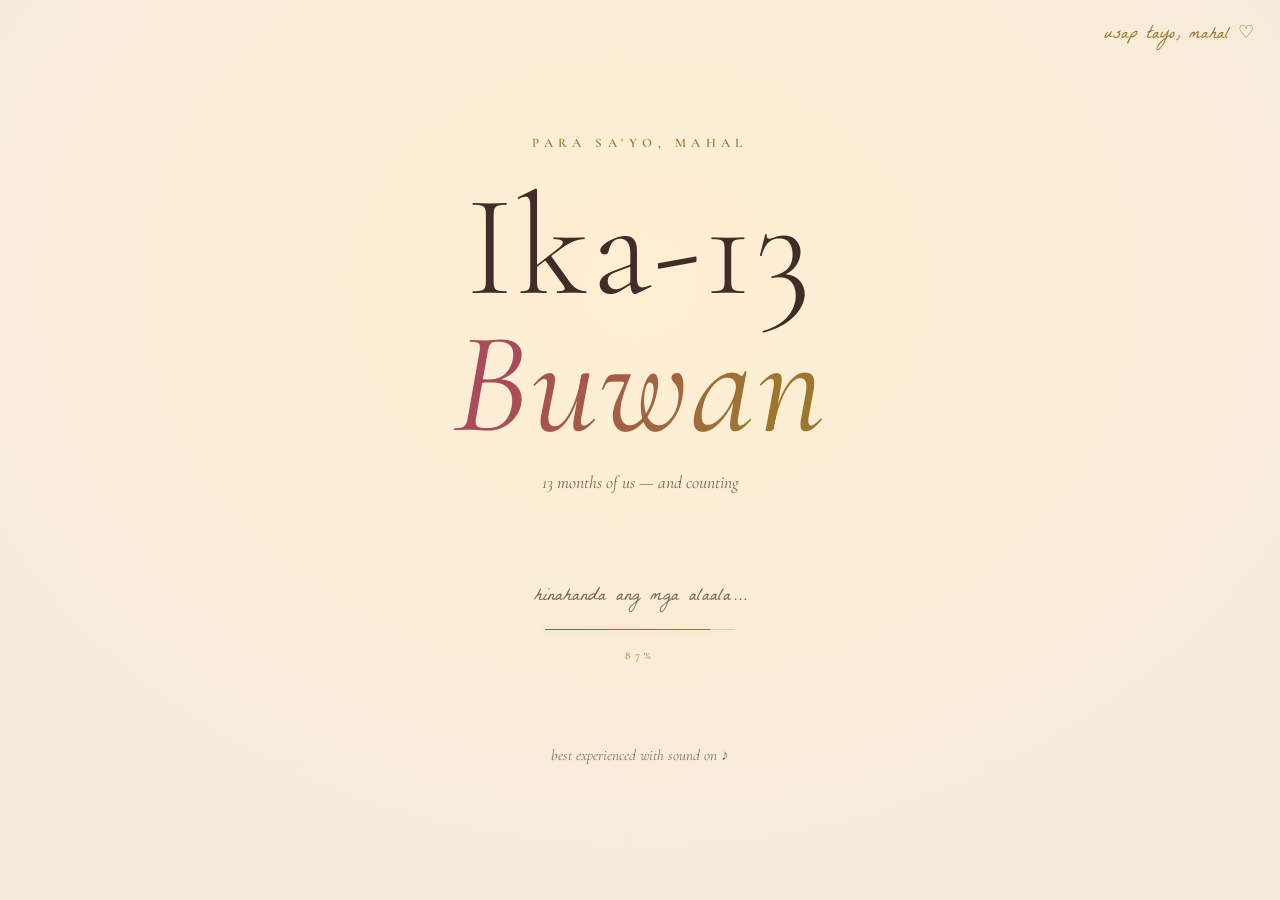
==== commit 81ba38a2: "added error handling, new title" ====
--- a/index.html
+++ b/index.html
@@ -3,7 +3,7 @@
 <head>
   <meta charset="UTF-8" />
   <meta name="viewport" content="width=device-width, initial-scale=1.0" />
-  <title>Walong Buwan — para sa'yo, Mahal</title>
+  <title>Para sayo, Mahal ko</title>
   <link rel="icon" href="data:image/svg+xml,%3Csvg xmlns='http://www.w3.org/2000/svg' viewBox='0 0 24 24'%3E%3Cpath fill='%23d4a0a4' d='M12 21s-7.5-4.7-10-9.3C.5 8.6 2.3 5 5.7 5c2 0 3.6 1.2 4.3 2.4h4c.7-1.2 2.3-2.4 4.3-2.4 3.4 0 5.2 3.6 3.7 6.7C19.5 16.3 12 21 12 21z'/%3E%3C/svg%3E" />
   <link rel="preconnect" href="https://fonts.googleapis.com" />
   <link rel="preconnect" href="https://fonts.gstatic.com" crossorigin />
@@ -48,7 +48,7 @@
     <a class="entry-chat" href="chat.html">usap tayo, mahal&nbsp;♡</a>
     <div class="entry-inner">
       <p class="kicker">para sa'yo, mahal</p>
-      <h1 class="entry-title">Walong<br /><em>Buwan</em></h1>
+      <h1 class="entry-title">Para sayo,<br /><em>Mahal ko</em></h1>
       <p class="entry-sub">eight months of us — and counting</p>
       <div class="entry-action">
         <div id="loader" class="loader">
--- a/styles.css
+++ b/styles.css
@@ -17,6 +17,9 @@
 }
 
 * { margin: 0; padding: 0; box-sizing: border-box; }
+
+/* the hidden attribute must always win, even over display:flex/grid */
+[hidden] { display: none !important; }
 
 html { scroll-behavior: smooth; }
 
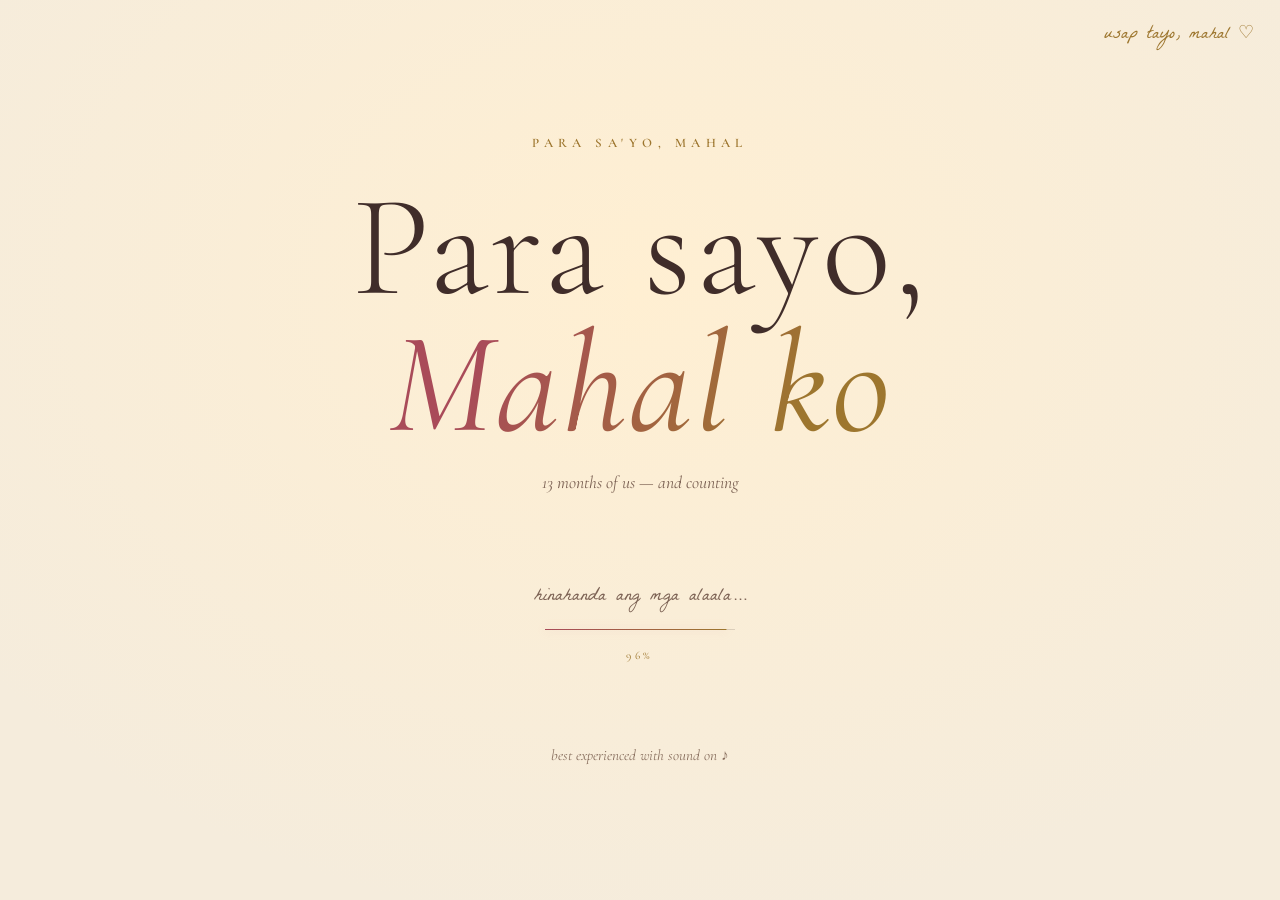
==== commit b0030e51: "added monthsary modifications" ====
--- a/index.html
+++ b/index.html
@@ -41,6 +41,28 @@
     <span class="bars"><i></i><i></i><i></i><i></i></span>
   </button>
 
+  <!-- ═══════════ surprise monthsary letter — drifts around the screen,
+       closed, until tapped; then it flies in and opens ═══════════ -->
+  <p id="monthsary-fly-hint" class="monthsary-fly-hint" aria-hidden="true">isang liham na lumilipad… tap para buksan, mahal ♡</p>
+
+  <div id="monthsary-backdrop" class="monthsary-backdrop" hidden></div>
+
+  <button type="button" id="monthsary-envelope" class="monthsary-envelope" aria-label="Buksan ang sulat, mahal" hidden>
+    <span class="envelope-box" aria-hidden="true">
+      <span class="envelope-flap"></span>
+      <span class="envelope-seal">♡</span>
+    </span>
+  </button>
+
+  <div class="monthsary-letter-card" id="monthsary-letter-card" hidden>
+    <button type="button" id="monthsary-letter-close" class="monthsary-letter-close" aria-label="Isara">✕</button>
+    <p class="monthsary-letter-kicker">isang sulat na dumating ngayong hatinggabi</p>
+    <p class="monthsary-letter-salutation" id="monthsary-letter-salutation">Mahal,</p>
+    <h2 class="monthsary-letter-title" id="monthsary-letter-title"></h2>
+    <div class="monthsary-letter-body" id="monthsary-letter-body"></div>
+    <p class="monthsary-letter-sign" id="monthsary-letter-sign"></p>
+  </div>
+
   <!-- ═══════════ entry ═══════════ -->
   <div id="entry" class="entry">
     <div class="curtain curtain-l" aria-hidden="true"></div>
@@ -241,5 +263,6 @@
   <script src="monthsary.js"></script>
   <script src="script.js"></script>
   <script src="drive-show.js"></script>
+  <script src="monthsary-timer.js"></script>
 </body>
 </html>
--- a/styles.css
+++ b/styles.css
@@ -1184,6 +1184,374 @@
   to   { opacity: 1; transform: translateX(-50%) rotate(-0.8deg); }
 }
 
+/* ─── monthsary countdown banner ─── */
+/* surfaces one day before every monthsary (the 11th, PH midnight); the wax
+   seal is the through-line that ties this to the surprise letter it counts
+   down to — the same seal "cracks" open when the letter arrives */
+
+.monthsary-banner {
+  display: flex;
+  align-items: center;
+  gap: 0.7rem;
+  padding: 0.6rem 1.2rem;
+  background: linear-gradient(180deg, rgba(201, 168, 117, 0.14), rgba(201, 168, 117, 0.03));
+  border-bottom: 1px solid rgba(201, 168, 117, 0.22);
+}
+
+.monthsary-seal {
+  flex: none;
+  display: grid;
+  place-items: center;
+  width: 1.9rem;
+  height: 1.9rem;
+  border-radius: 50%;
+  background: radial-gradient(circle at 35% 30%, #ecca94, var(--gold) 65%, #8f6d3c 100%);
+  color: #3b2a12;
+  font-size: 0.95rem;
+  box-shadow: 0 2px 6px rgba(0, 0, 0, 0.35), inset 0 1px 1px rgba(255, 255, 255, 0.45);
+  animation: seal-glow 2.6s ease-in-out infinite;
+}
+
+@keyframes seal-glow {
+  0%, 100% { transform: scale(1); }
+  50% { transform: scale(1.08); }
+}
+
+.monthsary-banner-body {
+  flex: 1;
+  min-width: 0;
+  display: flex;
+  flex-direction: column;
+  line-height: 1.2;
+}
+
+.monthsary-banner-label {
+  font-family: "La Belle Aurore", cursive;
+  font-size: 0.95rem;
+  color: var(--gold);
+}
+
+.monthsary-banner-name {
+  font-size: 0.78rem;
+  letter-spacing: 0.03em;
+  color: var(--cream-dim);
+}
+
+.monthsary-banner-clock {
+  flex: none;
+  font-variant-numeric: tabular-nums;
+  font-size: 1.1rem;
+  letter-spacing: 0.02em;
+  color: var(--cream);
+  text-shadow: 0 0 10px rgba(201, 168, 117, 0.35);
+}
+
+@media (prefers-reduced-motion: reduce) {
+  .monthsary-seal { animation: none; }
+}
+
+/* a one-time caption near page bottom, cueing that the drifting envelope
+   below is tappable — fades itself out and doesn't come back that visit */
+
+.monthsary-fly-hint {
+  position: fixed;
+  left: 50%;
+  bottom: calc(1.6rem + env(safe-area-inset-bottom));
+  transform: translateX(-50%);
+  z-index: 88;
+  max-width: min(84vw, 320px);
+  text-align: center;
+  font-family: "La Belle Aurore", cursive;
+  font-size: 1.05rem;
+  color: var(--gold);
+  text-shadow: 0 2px 10px rgba(0, 0, 0, 0.55);
+  pointer-events: none;
+  opacity: 0;
+  animation: fly-hint-cycle 7.2s ease-in-out both;
+}
+
+@keyframes fly-hint-cycle {
+  0%          { opacity: 0; transform: translateX(-50%) translateY(10px); }
+  10%, 72%    { opacity: 1; transform: translateX(-50%) translateY(0); }
+  100%        { opacity: 0; transform: translateX(-50%) translateY(-6px); }
+}
+
+.monthsary-backdrop {
+  position: fixed;
+  inset: 0;
+  z-index: 97;
+  background: rgba(10, 5, 9, 0.92);
+  backdrop-filter: blur(10px);
+  opacity: 0;
+  transition: opacity 0.5s ease;
+}
+
+.monthsary-backdrop.visible { opacity: 1; }
+
+/* ─── surprise monthsary letter ─── */
+/* a sealed envelope drifts loose around the screen all day, closed, like it's
+   caught on a breeze — small, tappable wherever it happens to be. tap it and
+   it flies in from that exact spot, settles into your hands at the center,
+   then the wax seal cracks and the letter grows up out of it. reuses the
+   same paper/ink the letter section above already borrows, so it reads as
+   part of this world, not a bolted-on modal */
+
+.monthsary-envelope {
+  position: fixed;
+  left: 50%;
+  top: 50%;
+  z-index: 89;
+  display: block;
+  padding: 0;
+  border: none;
+  background: none;
+  font: inherit;
+  appearance: none;
+  cursor: pointer;
+  outline: none;
+  -webkit-tap-highlight-color: transparent;
+  opacity: 0;
+  animation:
+    envelope-fade-in 0.6s ease-out forwards,
+    envelope-fly 27s ease-in-out infinite;
+}
+
+@keyframes envelope-fade-in {
+  to { opacity: 1; }
+}
+
+/* a meandering loop, not a bounce between two points — nine waypoints keep
+   it from ever reading as mechanical, and it stays clear of the header and
+   footer content top and bottom */
+@keyframes envelope-fly {
+  0%   { transform: translate(-50%, -50%) translate(-30vw, -20vh) rotate(-7deg); }
+  12%  { transform: translate(-50%, -50%) translate(20vw, -24vh) rotate(5deg); }
+  25%  { transform: translate(-50%, -50%) translate(31vw, 6vh) rotate(9deg); }
+  38%  { transform: translate(-50%, -50%) translate(9vw, 23vh) rotate(-4deg); }
+  50%  { transform: translate(-50%, -50%) translate(-23vw, 21vh) rotate(-9deg); }
+  63%  { transform: translate(-50%, -50%) translate(-32vw, -4vh) rotate(-3deg); }
+  75%  { transform: translate(-50%, -50%) translate(-8vw, -26vh) rotate(6deg); }
+  88%  { transform: translate(-50%, -50%) translate(17vw, -9vh) rotate(3deg); }
+  100% { transform: translate(-50%, -50%) translate(-30vw, -20vh) rotate(-7deg); }
+}
+
+.monthsary-envelope:hover .envelope-box,
+.monthsary-envelope:focus-visible .envelope-box {
+  filter: drop-shadow(0 0 10px rgba(201, 168, 117, 0.55));
+}
+
+/* the moment it's caught — animation hands off to a JS-driven transition
+   that carries it from wherever it was mid-flight to dead center */
+.monthsary-envelope.landing {
+  animation: none;
+  transition: transform 0.85s cubic-bezier(0.16, 1, 0.3, 1);
+}
+
+.envelope-box {
+  display: block;
+  position: relative;
+  overflow: visible;
+  width: clamp(96px, 26vw, 152px);
+  aspect-ratio: 3 / 2;
+  perspective: 400px;
+  border-radius: 4px;
+  background: linear-gradient(155deg, #ecdcc0, #e2cda3 60%, #d8bd8d);
+  box-shadow: 0 10px 26px -10px rgba(0, 0, 0, 0.55);
+  animation: envelope-flutter 3.4s ease-in-out infinite;
+}
+
+@keyframes envelope-flutter {
+  0%, 100% { transform: translateY(0) rotate(0deg); }
+  50%      { transform: translateY(-7px) rotate(2deg); }
+}
+
+.monthsary-envelope.landing .envelope-box,
+.monthsary-envelope.opened .envelope-box {
+  animation: none;
+}
+
+.envelope-flap {
+  position: absolute;
+  inset: 0 0 auto 0;
+  height: 62%;
+  background: linear-gradient(155deg, #f2e6cd, #e5d0a5);
+  clip-path: polygon(0 0, 100% 0, 50% 70%);
+  border-radius: 4px 4px 0 0;
+  box-shadow: 0 4px 8px -5px rgba(0, 0, 0, 0.35);
+  transform-origin: top center;
+}
+
+.envelope-seal {
+  position: absolute;
+  top: 46%;
+  left: 50%;
+  transform: translate(-50%, -50%);
+  width: 1.9rem;
+  height: 1.9rem;
+  display: grid;
+  place-items: center;
+  border-radius: 50%;
+  background: radial-gradient(circle at 35% 30%, #ecca94, var(--gold) 65%, #8f6d3c 100%);
+  color: #3b2a12;
+  font-size: 0.9rem;
+  box-shadow: 0 3px 8px rgba(0, 0, 0, 0.4), inset 0 1px 1px rgba(255, 255, 255, 0.5);
+  animation: seal-glow 2.6s ease-in-out infinite;
+}
+
+/* unsealing — plays once .opened lands on the caught envelope */
+
+.monthsary-envelope.opened .envelope-seal {
+  animation: seal-crack 0.35s ease-out forwards;
+}
+
+@keyframes seal-crack {
+  0%   { transform: translate(-50%, -50%) scale(1) rotate(0deg); opacity: 1; }
+  40%  { transform: translate(-50%, -50%) scale(1.15) rotate(-8deg); }
+  100% { transform: translate(-50%, -50%) scale(0.55) rotate(14deg); opacity: 0; }
+}
+
+.monthsary-envelope.opened .envelope-flap {
+  animation: flap-open 0.5s cubic-bezier(0.3, 0, 0.2, 1) forwards;
+}
+
+@keyframes flap-open {
+  to { transform: perspective(400px) rotateX(-175deg); box-shadow: none; }
+}
+
+.monthsary-envelope.opened .envelope-box {
+  animation: envelope-dismiss 0.4s ease-out 0.3s forwards;
+}
+
+@keyframes envelope-dismiss {
+  to { opacity: 0; transform: translateY(-14px) scale(0.9); }
+}
+
+.monthsary-letter-card {
+  position: fixed;
+  left: 50%;
+  top: 50%;
+  z-index: 98;
+  width: min(560px, calc(100vw - 2.8rem));
+  max-height: 86vh;
+  overflow-y: auto;
+  background: var(--paper);
+  color: var(--ink);
+  text-align: left;
+  padding: clamp(1.8rem, 6vw, 3rem);
+  border-radius: 6px;
+  box-shadow: var(--shadow);
+  transform: translate(-50%, -50%) rotate(-0.6deg);
+}
+
+.monthsary-letter-card:not([hidden]) {
+  animation: letter-emerge 0.6s cubic-bezier(0.22, 1, 0.36, 1) both;
+}
+
+@keyframes letter-emerge {
+  from {
+    opacity: 0;
+    transform: translate(-50%, -50%) rotate(-0.6deg) scale(0.42) translateY(30px);
+    filter: blur(6px);
+  }
+  to {
+    opacity: 1;
+    transform: translate(-50%, -50%) rotate(-0.6deg) scale(1) translateY(0);
+    filter: blur(0);
+  }
+}
+
+.monthsary-letter-card::before {
+  content: "";
+  position: absolute;
+  inset: 10px;
+  border: 1px solid var(--paper-edge);
+  border-radius: 3px;
+  pointer-events: none;
+}
+
+@media (prefers-reduced-motion: reduce) {
+  .monthsary-envelope {
+    animation: envelope-fade-in 0.3s ease-out forwards;
+    left: auto;
+    top: auto;
+    right: max(1rem, env(safe-area-inset-right));
+    bottom: max(1rem, env(safe-area-inset-bottom));
+  }
+  .monthsary-envelope.landing { transition: opacity 0.25s ease; }
+  .envelope-box, .envelope-seal { animation: none; }
+  .monthsary-envelope.opened .envelope-box,
+  .monthsary-envelope.opened .envelope-flap,
+  .monthsary-envelope.opened .envelope-seal {
+    animation: none;
+    opacity: 0;
+    transition: opacity 0.2s ease;
+  }
+  .monthsary-letter-card:not([hidden]) { animation: none; }
+  .monthsary-fly-hint { animation: none; opacity: 1; }
+  .monthsary-backdrop { transition: none; }
+}
+
+.monthsary-letter-close {
+  position: absolute;
+  top: 0.7rem;
+  right: 0.7rem;
+  width: 2rem;
+  height: 2rem;
+  border-radius: 50%;
+  border: 1px solid var(--paper-edge);
+  background: transparent;
+  color: var(--ink-soft);
+  font-size: 1rem;
+  line-height: 1;
+  cursor: pointer;
+  transition: color 0.2s, border-color 0.2s;
+}
+
+.monthsary-letter-close:hover { color: var(--ink); border-color: var(--ink-soft); }
+
+.monthsary-letter-kicker {
+  font-size: 0.72rem;
+  letter-spacing: 0.24em;
+  text-transform: uppercase;
+  color: var(--ink-soft);
+  margin-bottom: 1.2rem;
+  padding-right: 2rem;
+}
+
+.monthsary-letter-salutation {
+  font-family: "La Belle Aurore", cursive;
+  font-size: 1.6rem;
+  color: var(--ink-soft);
+  margin-bottom: 0.3rem;
+}
+
+.monthsary-letter-title {
+  font-weight: 300;
+  font-size: clamp(2rem, 6vw, 2.8rem);
+  line-height: 1.05;
+  margin-bottom: 1.4rem;
+  color: #6e3a42;
+}
+
+.monthsary-letter-body p {
+  margin-bottom: 1.1rem;
+  font-size: 1.02rem;
+  font-weight: 500;
+}
+
+.monthsary-letter-body p.aside {
+  font-family: "La Belle Aurore", cursive;
+  font-size: 1.2rem;
+  color: var(--ink-soft);
+}
+
+.monthsary-letter-sign {
+  font-family: "La Belle Aurore", cursive;
+  font-size: 1.5rem;
+  margin-top: 1.4rem;
+  color: #6e3a42;
+}
+
 /* ════════════════════════════════════════════
    the twelfth month — a new chapter
    the night the site was born in gives way to
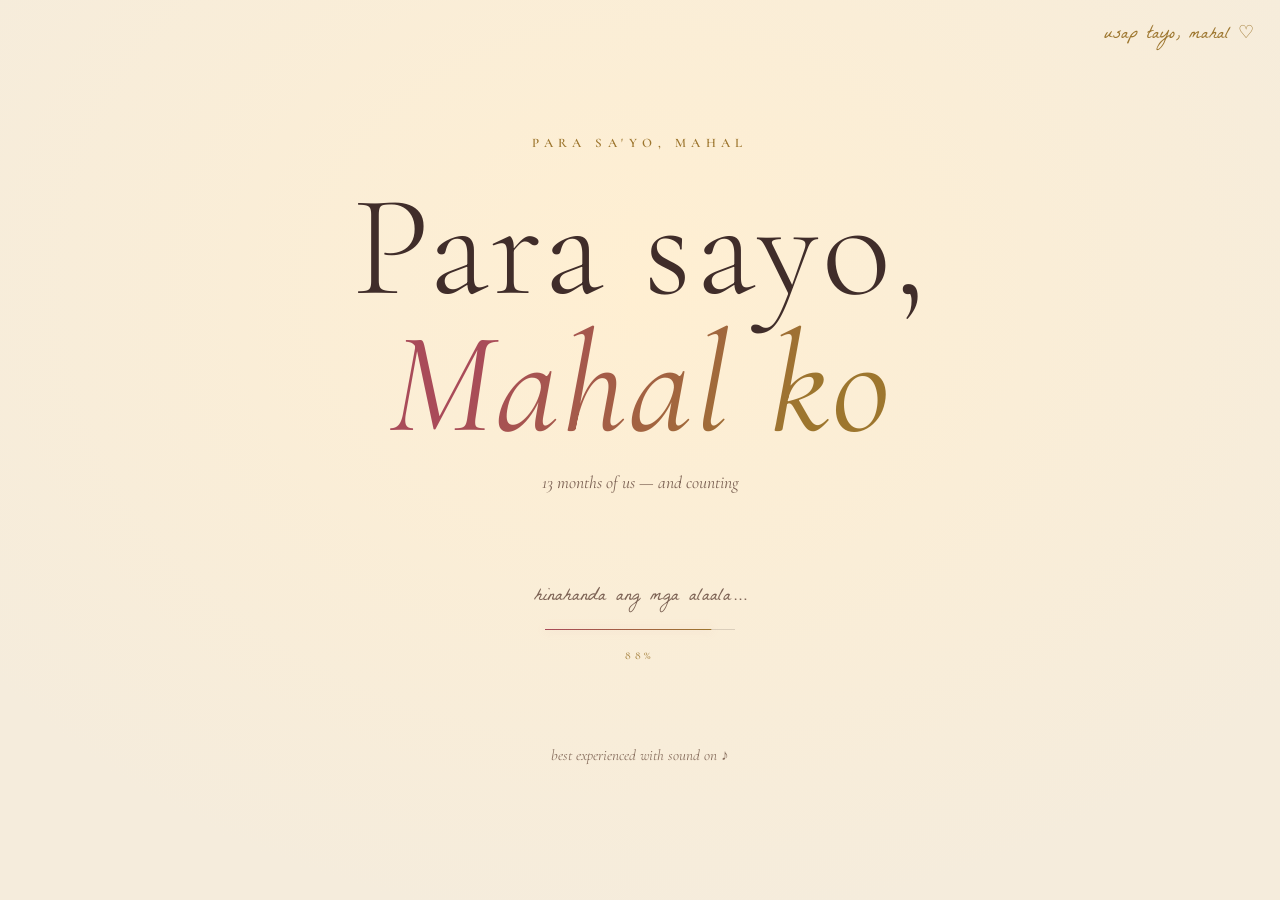
==== commit 434cb4df: "monthsary changes minor" ====
--- a/index.html
+++ b/index.html
@@ -69,9 +69,9 @@
     <div class="curtain curtain-r" aria-hidden="true"></div>
     <a class="entry-chat" href="chat.html">usap tayo, mahal&nbsp;♡</a>
     <div class="entry-inner">
-      <p class="kicker">para sa'yo, mahal</p>
-      <h1 class="entry-title">Para sayo,<br /><em>Mahal ko</em></h1>
-      <p class="entry-sub">eight months of us — and counting</p>
+      <p class="kicker">para sa'yo</p>
+      <h1 class="entry-title">Iyong iyo,<br /><em>Mahal ko</em></h1>
+      <p class="entry-sub">nine months of us — and counting</p>
       <div class="entry-action">
         <div id="loader" class="loader">
           <p class="loader-cap">hinahanda ang mga alaala…</p>
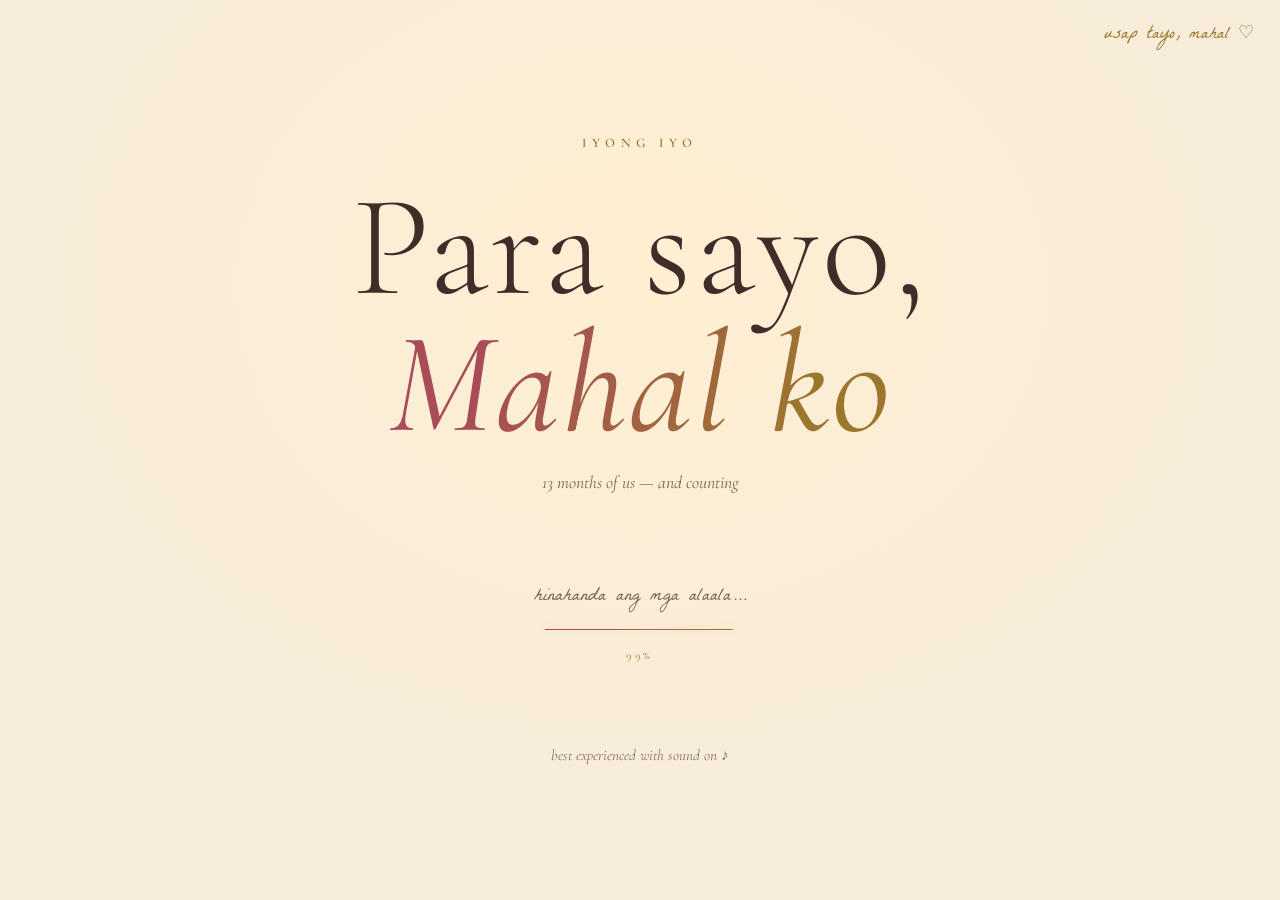
==== commit 2336a500: "added new featuress" ====
--- a/index.html
+++ b/index.html
@@ -147,6 +147,20 @@
         </div>
       </div>
       <p class="count-note reveal">— at tumatakbo pa rin, mahal</p>
+    </section>
+
+    <!-- ═══════════ the chat count ═══════════ -->
+    <section class="chatcount" id="chatcount">
+      <p class="kicker reveal">bawat mensahe, binibilang</p>
+      <h2 class="display reveal">Every &ldquo;good morning,&rdquo;<br /><em>every goodnight.</em></h2>
+      <p class="lede reveal">hindi lang numero ito, mahal — bawat isa'y tawag ko sa'yo, kwento ng araw natin, o simpleng miss na kita.</p>
+
+      <div class="chatcount-row reveal">
+        <span class="chatcount-num" id="chatcount-num">0</span>
+        <span class="chatcount-label">mga mensaheng napagpalitan natin</span>
+      </div>
+      <p class="chatcount-note reveal">— at tuloy-tuloy pa rin</p>
+      <p class="chat-link reveal"><a href="chat.html">usap tayo, mahal&nbsp;♡</a></p>
     </section>
 
     <!-- ═══════════ the archive ═══════════ -->
@@ -255,14 +269,35 @@
       </div>
       <p class="footer-note reveal">walong buwan na, at marami pang darating · ♡</p>
       <p class="chat-link reveal"><a href="chat.html">usap tayo, mahal&nbsp;♡</a></p>
+      <p class="chat-link reveal"><button type="button" id="letters-archive-open">basahin muli ang mga naunang sulat&nbsp;♡</button></p>
     </section>
 
   </main>
+
+  <!-- ═══════════ mga naunang sulat — an on-demand archive of every past
+       monthsary letter, separate from the one live "surprise" envelope
+       above which only ever shows the CURRENT month ═══════════ -->
+  <div id="letters-archive-backdrop" class="letters-archive-backdrop" hidden></div>
+
+  <div id="letters-archive-modal" class="letters-archive-modal" hidden>
+    <button type="button" id="letters-archive-close" class="letters-archive-close" aria-label="Isara">✕</button>
+    <p class="letters-archive-kicker">mga sulat na naipadala na</p>
+    <div id="letters-archive-tabs" class="letters-archive-tabs" role="tablist" aria-label="Piliin ang buwan"></div>
+
+    <div class="letters-archive-letter">
+      <p class="letters-archive-salutation" id="letters-archive-salutation">Mahal,</p>
+      <h2 class="letters-archive-title" id="letters-archive-title"></h2>
+      <div class="letters-archive-body" id="letters-archive-body"></div>
+      <p class="letters-archive-sign" id="letters-archive-sign"></p>
+    </div>
+  </div>
 
   <script src="photos.js"></script>
   <script src="monthsary.js"></script>
   <script src="script.js"></script>
   <script src="drive-show.js"></script>
   <script src="monthsary-timer.js"></script>
+  <script src="letters-archive.js"></script>
+  <script src="chat-counter.js"></script>
 </body>
 </html>
--- a/styles.css
+++ b/styles.css
@@ -694,6 +694,39 @@
   color: var(--cream-dim);
 }
 
+/* ─── the chat count ─── */
+
+.chatcount-row {
+  display: flex;
+  flex-direction: column;
+  align-items: center;
+  gap: 0.6rem;
+  margin-top: 4rem;
+}
+
+.chatcount-num {
+  font-size: clamp(3.4rem, 10vw, 6rem);
+  font-weight: 300;
+  line-height: 1;
+  font-variant-numeric: tabular-nums;
+  color: var(--rose);
+}
+
+.chatcount-label {
+  max-width: 20em;
+  font-size: 0.74rem;
+  letter-spacing: 0.32em;
+  text-transform: uppercase;
+  color: var(--gold);
+}
+
+.chatcount-note {
+  margin-top: 2.6rem;
+  font-family: "La Belle Aurore", cursive;
+  font-size: 1.3rem;
+  color: var(--cream-dim);
+}
+
 /* ─── gallery deck ─── */
 
 .deck-wrap {
@@ -953,15 +986,21 @@
 /* a quiet door to our private chat */
 .chat-link { margin-top: 1.6rem; }
 
-.chat-link a {
+.chat-link a,
+.chat-link button {
   font-family: "La Belle Aurore", cursive;
   font-size: 1.2rem;
   color: var(--gold);
+  background: none;
+  border: 0;
+  padding: 0;
+  cursor: pointer;
   text-decoration: none;
   transition: color 0.35s;
 }
 
-.chat-link a:hover { color: var(--rose); }
+.chat-link a:hover,
+.chat-link button:hover { color: var(--rose); }
 
 /* ─── responsive ─── */
 
@@ -1076,6 +1115,26 @@
 }
 
 .cine-slide.playing .cine-album { visibility: hidden; }
+
+.cine-date {
+  position: absolute;
+  top: 12px;
+  left: 12px;
+  max-width: 70%;
+  padding: 3px 12px;
+  border-radius: 999px;
+  background: rgba(20, 14, 18, 0.6);
+  backdrop-filter: blur(6px);
+  color: var(--cream);
+  font-size: 0.7rem;
+  letter-spacing: 0.02em;
+  white-space: nowrap;
+  overflow: hidden;
+  text-overflow: ellipsis;
+  pointer-events: none;
+}
+
+.cine-slide.playing .cine-date { visibility: hidden; }
 
 .cine-tag {
   position: absolute;
@@ -1552,6 +1611,140 @@
   color: #6e3a42;
 }
 
+/* ─── mga naunang sulat — archive of every past monthsary letter,
+   opened on demand (letters-archive.js), separate from the one live
+   "surprise" envelope above which only ever shows the current month ─── */
+
+.letters-archive-backdrop {
+  position: fixed;
+  inset: 0;
+  z-index: 97;
+  background: rgba(10, 5, 9, 0.92);
+  backdrop-filter: blur(10px);
+  opacity: 0;
+  transition: opacity 0.4s ease;
+}
+
+.letters-archive-backdrop.visible { opacity: 1; }
+
+.letters-archive-modal {
+  position: fixed;
+  left: 50%;
+  top: 50%;
+  z-index: 98;
+  width: min(560px, calc(100vw - 2.8rem));
+  max-height: 86vh;
+  overflow-y: auto;
+  background: var(--paper);
+  color: var(--ink);
+  text-align: left;
+  padding: clamp(1.8rem, 6vw, 3rem);
+  border-radius: 6px;
+  box-shadow: var(--shadow);
+  opacity: 0;
+  transform: translate(-50%, -50%) scale(0.92);
+  transition: opacity 0.4s cubic-bezier(0.22, 1, 0.36, 1), transform 0.4s cubic-bezier(0.22, 1, 0.36, 1);
+}
+
+.letters-archive-modal.visible { opacity: 1; transform: translate(-50%, -50%) scale(1); }
+
+@media (prefers-reduced-motion: reduce) {
+  .letters-archive-backdrop, .letters-archive-modal { transition: none; }
+}
+
+.letters-archive-close {
+  position: absolute;
+  top: 0.7rem;
+  right: 0.7rem;
+  width: 2rem;
+  height: 2rem;
+  border-radius: 50%;
+  border: 1px solid var(--paper-edge);
+  background: transparent;
+  color: var(--ink-soft);
+  font-size: 1rem;
+  line-height: 1;
+  cursor: pointer;
+  transition: color 0.2s, border-color 0.2s;
+}
+
+.letters-archive-close:hover { color: var(--ink); border-color: var(--ink-soft); }
+
+.letters-archive-kicker {
+  font-size: 0.72rem;
+  letter-spacing: 0.24em;
+  text-transform: uppercase;
+  color: var(--ink-soft);
+  margin-bottom: 1rem;
+  padding-right: 2rem;
+}
+
+.letters-archive-tabs {
+  display: flex;
+  gap: 0.5rem;
+  overflow-x: auto;
+  padding-bottom: 0.9rem;
+  margin-bottom: 1.3rem;
+  border-bottom: 1px solid var(--paper-edge);
+  scrollbar-width: thin;
+}
+
+.letters-tab {
+  flex: none;
+  padding: 0.35rem 0.9rem;
+  border: 1px solid var(--paper-edge);
+  border-radius: 999px;
+  background: transparent;
+  color: var(--ink-soft);
+  font-family: "Cormorant Garamond", serif;
+  font-size: 0.85rem;
+  white-space: nowrap;
+  cursor: pointer;
+  transition: color 0.2s, border-color 0.2s, background 0.2s;
+}
+
+.letters-tab:hover { border-color: var(--rose); color: var(--ink); }
+
+.letters-tab.active {
+  background: var(--rose);
+  border-color: var(--rose);
+  color: var(--paper);
+}
+
+.letters-archive-salutation {
+  font-family: "La Belle Aurore", cursive;
+  font-size: 1.6rem;
+  color: var(--ink-soft);
+  margin-bottom: 0.3rem;
+}
+
+.letters-archive-title {
+  font-weight: 300;
+  font-size: clamp(2rem, 6vw, 2.8rem);
+  line-height: 1.05;
+  margin-bottom: 1.4rem;
+  color: #6e3a42;
+}
+
+.letters-archive-body p {
+  margin-bottom: 1.1rem;
+  font-size: 1.02rem;
+  font-weight: 500;
+}
+
+.letters-archive-body p.aside {
+  font-family: "La Belle Aurore", cursive;
+  font-size: 1.2rem;
+  color: var(--ink-soft);
+}
+
+.letters-archive-sign {
+  font-family: "La Belle Aurore", cursive;
+  font-size: 1.5rem;
+  margin-top: 1.4rem;
+  color: #6e3a42;
+}
+
 /* ════════════════════════════════════════════
    the twelfth month — a new chapter
    the night the site was born in gives way to
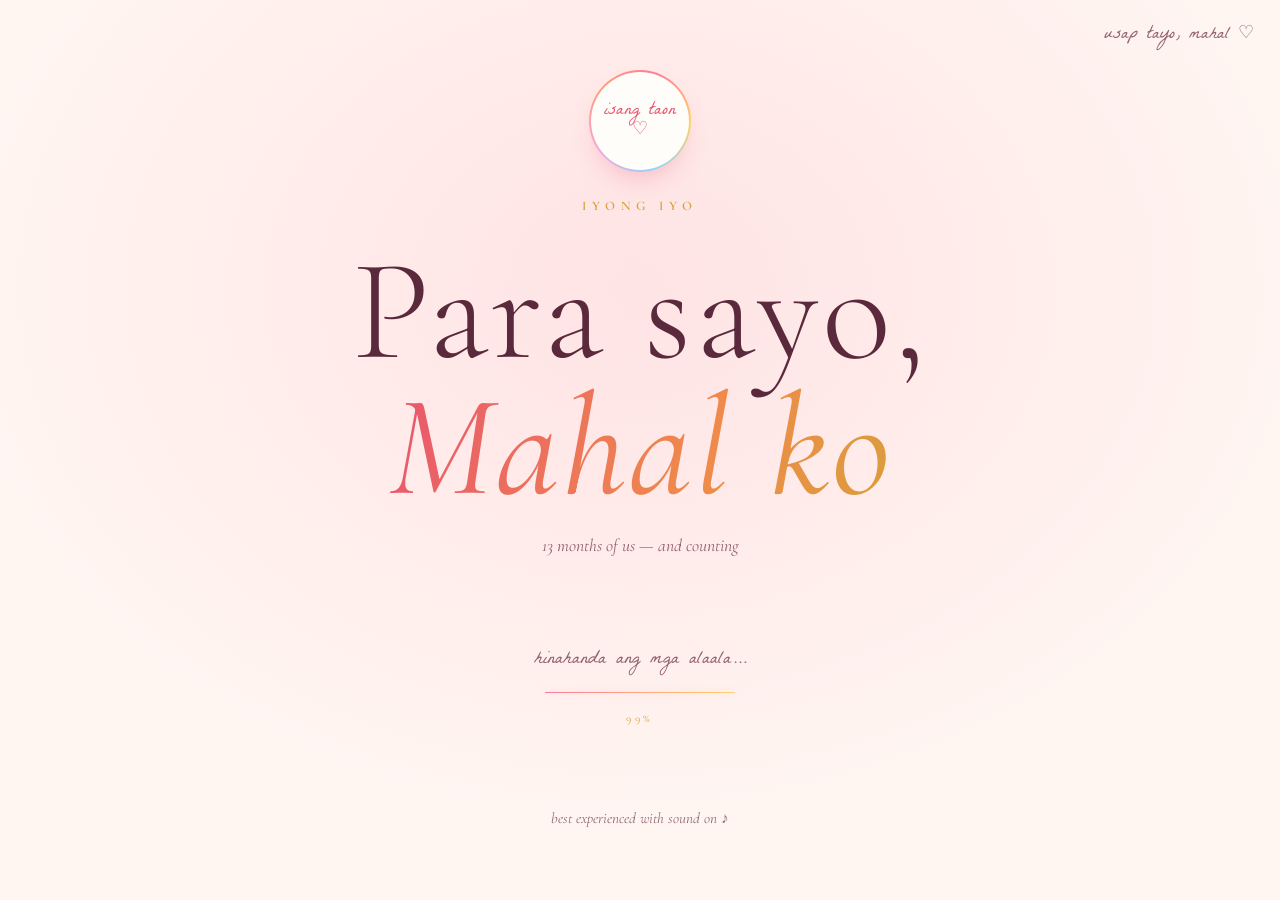
==== commit cdba1ad9: "added anniv shiz" ====
--- a/index.html
+++ b/index.html
@@ -20,7 +20,7 @@
   <div class="vignette" aria-hidden="true"></div>
 
   <!-- ambient aurora glow -->
-  <div class="aurora" aria-hidden="true"><i></i><i></i></div>
+  <div class="aurora" aria-hidden="true"><i></i><i></i><i></i><i></i></div>
 
   <!-- falling rose petals -->
   <div class="petals" id="petals" aria-hidden="true"></div>
@@ -69,6 +69,7 @@
     <div class="curtain curtain-r" aria-hidden="true"></div>
     <a class="entry-chat" href="chat.html">usap tayo, mahal&nbsp;♡</a>
     <div class="entry-inner">
+      <span class="entry-badge" aria-hidden="true"><i>isang taon<br />♡</i></span>
       <p class="kicker">para sa'yo</p>
       <h1 class="entry-title">Iyong iyo,<br /><em>Mahal ko</em></h1>
       <p class="entry-sub">nine months of us — and counting</p>
@@ -88,6 +89,26 @@
   </div>
 
   <main id="story" hidden>
+
+    <!-- ═══════════ anniversareels — our little films, streamed from
+         the shared Drive folder (reels.js · static/data/reels.json) ═══════════ -->
+    <section class="reels" id="reels">
+      <p class="kicker reveal">isang taon, sa maliliit na pelikula</p>
+      <h2 class="display reveal">Anniversa<em>reels.</em></h2>
+      <p class="lede reveal">
+        swipe up, mahal — bawat isa'y isang maliit na pelikula natin,
+        at hindi ito nauubos. tap kung gusto mong patahimikin; double-tap kung gusto mo.
+      </p>
+
+      <div class="reels-wrap reveal">
+        <button class="reels-nav prev" id="reels-prev" aria-label="Previous reel"><span>‹</span></button>
+        <div class="reels-phone">
+          <div class="reels-feed" id="reels-feed" aria-label="Anniversareels"></div>
+        </div>
+        <button class="reels-nav next" id="reels-next" aria-label="Next reel"><span>›</span></button>
+      </div>
+      <p class="reels-hint">✦ swipe up or down · tap to mute · double-tap for hearts ✦</p>
+    </section>
 
     <!-- ═══════════ chapter one: the first ═══════════ -->
     <section class="first" id="first">
@@ -102,14 +123,14 @@
       <div class="firsts reveal">
         <figure class="polaroid tilt-l" data-par="-0.05">
           <div class="media">
-            <video id="first-video" src="static/opt/first_vid.mp4" preload="auto" loop muted autoplay playsinline></video>
+            <video id="first-video" src="static/opt/first_vid.mp4" preload="metadata" loop muted playsinline></video>
             <button id="vid-sound" class="vid-sound" aria-label="Toggle video sound">unmute</button>
           </div>
           <figcaption>the very first video</figcaption>
         </figure>
         <figure class="polaroid tilt-r" data-par="0.045">
           <div class="media">
-            <img src="static/opt/first_pic.jpg" alt="Our first picture together" loading="lazy" />
+            <img src="static/opt/first_pic.jpg" srcset="static/opt/sm/first_pic.jpg 720w, static/opt/first_pic.jpg 1200w" sizes="(max-width: 640px) 74vw, 330px" alt="Our first picture together" loading="lazy" decoding="async" />
           </div>
           <figcaption>…and the very first picture</figcaption>
         </figure>
@@ -296,7 +317,9 @@
   <script src="monthsary.js"></script>
   <script src="script.js"></script>
   <script src="drive-show.js"></script>
+  <script src="reels.js"></script>
   <script src="monthsary-timer.js"></script>
+  <script src="anniversary.js"></script>
   <script src="letters-archive.js"></script>
   <script src="chat-counter.js"></script>
 </body>
--- a/styles.css
+++ b/styles.css
@@ -104,7 +104,7 @@
 
 .aurora i { position: absolute; width: 58vmax; height: 58vmax; border-radius: 50%; }
 
-.aurora i:first-child {
+.aurora i:nth-child(1) {
   background: radial-gradient(circle, rgba(142, 58, 69, 0.26), transparent 65%);
   top: -16vmax;
   left: -12vmax;
@@ -113,7 +113,7 @@
   opacity: calc(0.7 + var(--bass, 0) * 0.9);
 }
 
-.aurora i:last-child {
+.aurora i:nth-child(2) {
   background: radial-gradient(circle, rgba(201, 168, 117, 0.15), transparent 65%);
   bottom: -18vmax;
   right: -14vmax;
@@ -1752,48 +1752,46 @@
    ════════════════════════════════════════════ */
 
 body.theme-anniversary {
-  --bg: #f5ecdc;
-  --bg-soft: #eee0c8;
-  --cream: #402d2a;
-  --cream-dim: #7d6355;
-  --rose: #a94b59;
-  --gold: #9d762e;
-  --paper: #fffaf1;
-  --paper-edge: #e5d5b5;
-  --ink: #402d2a;
-  --ink-soft: #8a7160;
-  --shadow: 0 18px 45px -18px rgba(96, 60, 38, 0.38);
-  background-image: radial-gradient(ellipse 120% 80% at 50% -10%, #ffefd2 0%, var(--bg) 60%);
+  --bg: #fff5f1;
+  --bg-soft: #ffe8ea;
+  --cream: #5a2a3c;
+  --cream-dim: #93626f;
+  --rose: #e8546f;
+  --gold: #d8a03a;
+  --paper: #fffdf9;
+  --paper-edge: #f6dfd9;
+  --ink: #4a2635;
+  --ink-soft: #94687a;
+  --shadow: 0 20px 48px -20px rgba(232, 84, 111, 0.28);
+  background-image:
+    radial-gradient(ellipse 90% 60% at 50% -10%, #ffd7dc 0%, transparent 60%),
+    radial-gradient(ellipse 70% 50% at 100% 30%, #ffe9c8 0%, transparent 60%),
+    radial-gradient(ellipse 70% 50% at 0% 70%, #dcefff 0%, transparent 60%),
+    linear-gradient(180deg, #fff3f0 0%, #fff8ee 50%, #f3f7ff 100%);
 }
 
 body.theme-anniversary ::selection { background: var(--rose); color: var(--paper); }
 
-body.theme-anniversary .grain { opacity: 0.032; }
+body.theme-anniversary .grain { opacity: 0.022; }
 
 body.theme-anniversary .vignette {
-  background: radial-gradient(ellipse 90% 90% at 50% 50%, transparent 60%, rgba(120, 78, 42, 0.18) 100%);
-}
-
-/* the aurora becomes a sunrise */
-body.theme-anniversary .aurora i:first-child {
-  background: radial-gradient(circle, rgba(233, 150, 100, 0.35), transparent 65%);
-}
-
-body.theme-anniversary .aurora i:last-child {
-  background: radial-gradient(circle, rgba(214, 170, 80, 0.3), transparent 65%);
-}
-
-/* and the petals turn to gold */
+  background: radial-gradient(ellipse 90% 90% at 50% 50%, transparent 62%, rgba(255, 160, 185, 0.2) 100%);
+}
+
+/* the aurora becomes a sunrise (the four blobs' colours live further down,
+   with the rest of the anniversary layer) */
+
+/* and the petals blush pink and gold */
 body.theme-anniversary .petals i {
-  background: linear-gradient(135deg, #e8c27a, #b78a3a);
+  background: linear-gradient(135deg, #ffb3c6, #ff7a9a 60%, #ffd166);
 }
 
 body.theme-anniversary .curtain-l {
-  background: radial-gradient(ellipse 170% 95% at 100% 32%, #ffefd2 0%, var(--bg) 75%);
+  background: radial-gradient(ellipse 170% 95% at 100% 32%, #ffe3e4 0%, #fff5f1 62%);
 }
 
 body.theme-anniversary .curtain-r {
-  background: radial-gradient(ellipse 170% 95% at 0% 32%, #ffefd2 0%, var(--bg) 75%);
+  background: radial-gradient(ellipse 170% 95% at 0% 32%, #ffe3e4 0%, #fff5f1 62%);
 }
 
 body.theme-anniversary .entry-title em,
@@ -1867,3 +1865,676 @@
   .letter { filter: none; }
   html { scroll-behavior: auto; }
 }
+
+/* ════════════════════════════════════════════
+   Anniversareels — a vertical, snap-scrolling feed of our little films,
+   streamed straight from Google Drive (reels.js). A phone inside the
+   page: swipe up for the next one, tap for sound, double-tap for hearts.
+   ════════════════════════════════════════════ */
+
+.reels-wrap {
+  display: flex;
+  align-items: center;
+  justify-content: center;
+  gap: clamp(0.8rem, 3vw, 2rem);
+  margin-top: 3.5rem;
+}
+
+.reels-phone {
+  --reel-h: min(78vh, 680px, calc(84vw * 16 / 9));
+  flex: none;
+  position: relative;
+  height: var(--reel-h);
+  width: calc(var(--reel-h) * 9 / 16);
+  border-radius: 28px;
+  background: #0d090c;
+  box-shadow:
+    var(--shadow),
+    0 0 0 1px rgba(240, 228, 212, 0.12),
+    0 0 70px -24px rgba(212, 160, 164, 0.45);
+  overflow: hidden;
+  isolation: isolate;
+  transform: translateZ(0);
+}
+
+@supports (height: 1svh) {
+  .reels-phone { --reel-h: min(78svh, 680px, calc(84vw * 16 / 9)); }
+}
+
+/* a hairline bezel over everything, so the frame reads as glass */
+.reels-phone::after {
+  content: "";
+  position: absolute;
+  inset: 0;
+  z-index: 6;
+  border-radius: inherit;
+  box-shadow: inset 0 0 0 1.5px rgba(255, 255, 255, 0.07);
+  pointer-events: none;
+}
+
+.reels-feed {
+  position: absolute;
+  inset: 0;
+  overflow-y: auto;
+  overflow-x: hidden;
+  scroll-snap-type: y mandatory;
+  scrollbar-width: none;
+  -webkit-overflow-scrolling: touch;
+}
+
+.reels-feed::-webkit-scrollbar { display: none; }
+
+.reel {
+  position: relative;
+  height: 100%;
+  overflow: hidden;
+  scroll-snap-align: start;
+  scroll-snap-stop: always;
+  background: #000;
+}
+
+.reel-back {
+  position: absolute;
+  inset: -12%;
+  background-size: cover;
+  background-position: center;
+  filter: blur(26px) saturate(1.25) brightness(0.72);
+  transform: scale(1.1);
+  opacity: 0;
+  transition: opacity 0.6s ease;
+}
+
+.reel.landscape .reel-back { opacity: 1; }
+
+.reel-video {
+  position: absolute;
+  inset: 0;
+  display: block;
+  width: 100%;
+  height: 100%;
+  object-fit: cover;
+  background: transparent;
+}
+
+.reel.landscape .reel-video { object-fit: contain; }
+
+/* Drive's own player, only for a clip that refused to stream */
+.reel-frame {
+  position: absolute;
+  inset: 0;
+  width: 100%;
+  height: 100%;
+  border: 0;
+  background: #000;
+}
+
+.reel.fallback .reel-video,
+.reel.fallback .reel-progress,
+.reel.fallback .reel-sound,
+.reel.fallback .reel-spinner,
+.reel.fallback .reel-paused { display: none; }
+
+.reel.fallback .reel-veil { pointer-events: none; padding-bottom: 3.2rem; }
+
+.reel-veil {
+  position: absolute;
+  left: 0;
+  right: 0;
+  bottom: 0;
+  z-index: 2;
+  display: flex;
+  flex-direction: column;
+  gap: 0.15rem;
+  padding: 3.6rem 1.1rem 1.15rem;
+  background: linear-gradient(180deg, transparent, rgba(12, 6, 10, 0.74));
+  text-align: left;
+  pointer-events: none;
+}
+
+.reel-caption {
+  font-family: "La Belle Aurore", cursive;
+  font-size: 1.3rem;
+  line-height: 1.2;
+  color: #f6ecdf;
+  text-shadow: 0 1px 8px rgba(0, 0, 0, 0.55);
+}
+
+.reel-month {
+  font-size: 0.66rem;
+  letter-spacing: 0.3em;
+  text-transform: uppercase;
+  color: #e9cc92;
+}
+
+.reel-sound {
+  position: absolute;
+  top: 0.9rem;
+  right: 0.9rem;
+  z-index: 4;
+  display: grid;
+  place-items: center;
+  width: 2.5rem;
+  height: 2.5rem;
+  padding: 0;
+  border-radius: 50%;
+  border: 1px solid rgba(255, 255, 255, 0.26);
+  background: rgba(12, 6, 10, 0.42);
+  color: #f6ecdf;
+  backdrop-filter: blur(6px);
+  cursor: pointer;
+  transition: background 0.2s ease, transform 0.2s ease, border-color 0.2s ease;
+}
+
+.reel-sound svg { width: 1.2rem; height: 1.2rem; }
+.reel-sound.on { background: rgba(212, 160, 164, 0.58); border-color: rgba(255, 255, 255, 0.45); }
+.reel-sound:hover { transform: scale(1.07); }
+
+.reel-progress {
+  position: absolute;
+  left: 0;
+  right: 0;
+  bottom: 0;
+  z-index: 4;
+  height: 3px;
+  background: rgba(255, 255, 255, 0.14);
+}
+
+.reel-progress i {
+  display: block;
+  height: 100%;
+  background: linear-gradient(90deg, var(--rose), var(--gold));
+  transform: scaleX(0);
+  transform-origin: 0 50%;
+}
+
+.reel-spinner {
+  position: absolute;
+  left: 50%;
+  top: 50%;
+  z-index: 3;
+  width: 44px;
+  height: 44px;
+  margin: -22px 0 0 -22px;
+  border-radius: 50%;
+  border: 2px solid rgba(255, 255, 255, 0.18);
+  border-top-color: var(--rose);
+  opacity: 0;
+  pointer-events: none;
+  animation: reel-spin 0.9s linear infinite;
+  transition: opacity 0.25s ease;
+}
+
+.reel.buffering .reel-spinner { opacity: 1; }
+
+@keyframes reel-spin { to { transform: rotate(360deg); } }
+
+.reel-paused {
+  position: absolute;
+  left: 50%;
+  top: 50%;
+  z-index: 3;
+  display: grid;
+  place-items: center;
+  width: 4.2rem;
+  height: 4.2rem;
+  padding-left: 0.3rem;
+  border-radius: 50%;
+  border: 1px solid rgba(255, 255, 255, 0.3);
+  background: rgba(12, 6, 10, 0.5);
+  color: #f6ecdf;
+  font-size: 1.4rem;
+  transform: translate(-50%, -50%);
+  opacity: 0;
+  pointer-events: none;
+  transition: opacity 0.25s ease;
+}
+
+.reel.paused .reel-paused { opacity: 1; }
+
+/* the speaker glyph that flashes mid-frame on a tap */
+.reel-glyph {
+  position: absolute;
+  left: 50%;
+  top: 50%;
+  z-index: 4;
+  display: grid;
+  place-items: center;
+  width: 4.4rem;
+  height: 4.4rem;
+  margin: -2.2rem 0 0 -2.2rem;
+  border-radius: 50%;
+  background: rgba(12, 6, 10, 0.55);
+  color: #f6ecdf;
+  pointer-events: none;
+  animation: reel-glyph 0.9s ease-out forwards;
+}
+
+.reel-glyph svg { width: 2rem; height: 2rem; }
+
+@keyframes reel-glyph {
+  0%   { transform: scale(0.6); opacity: 0; }
+  25%  { transform: scale(1); opacity: 1; }
+  100% { transform: scale(1.25); opacity: 0; }
+}
+
+/* double-tap hearts */
+.reel-heart {
+  position: absolute;
+  z-index: 4;
+  line-height: 1;
+  color: var(--rose);
+  text-shadow: 0 2px 10px rgba(0, 0, 0, 0.35);
+  pointer-events: none;
+  animation: reel-heart-pop 1.3s cubic-bezier(0.2, 0.7, 0.3, 1) forwards;
+  will-change: transform;
+}
+
+@keyframes reel-heart-pop {
+  0%   { transform: translate(-50%, -50%) scale(0.3) rotate(var(--r)); opacity: 0; }
+  20%  { transform: translate(-50%, -50%) scale(1.2) rotate(var(--r)); opacity: 1; }
+  100% { transform: translate(calc(-50% + var(--dx)), calc(-50% - 170px)) scale(0.8) rotate(var(--r)); opacity: 0; }
+}
+
+.reels-nav {
+  flex: none;
+  width: 48px;
+  height: 48px;
+  border-radius: 50%;
+  border: 1px solid rgba(240, 228, 212, 0.25);
+  background: transparent;
+  color: var(--cream);
+  font-family: "Cormorant Garamond", serif;
+  font-size: 1.7rem;
+  line-height: 1;
+  cursor: pointer;
+  transition: border-color 0.2s ease, background 0.2s ease, opacity 0.2s ease;
+}
+
+.reels-nav span { display: block; transform: rotate(90deg); }
+.reels-nav:hover { border-color: var(--rose); background: rgba(212, 160, 164, 0.12); }
+.reels-nav:disabled { opacity: 0.3; cursor: default; }
+.reels-nav:disabled:hover { border-color: rgba(240, 228, 212, 0.25); background: transparent; }
+
+.reels-hint {
+  margin-top: 1.6rem;
+  font-family: "La Belle Aurore", cursive;
+  font-size: 1.05rem;
+  color: var(--cream-dim);
+  opacity: 0.85;
+}
+
+@media (pointer: coarse) {
+  .reels-nav { display: none; }
+}
+
+@media (max-width: 640px) {
+  .reels-wrap { gap: 0.6rem; margin-top: 2.6rem; }
+  .reels-nav { display: none; } /* swipe is the control on a small screen, whatever the pointer */
+  .reels-phone { border-radius: 24px; }
+}
+
+body.theme-anniversary .reels-phone {
+  background: #1a1016;
+  box-shadow:
+    var(--shadow),
+    0 0 0 1px rgba(90, 42, 60, 0.18),
+    0 0 80px -20px rgba(232, 84, 111, 0.35);
+}
+
+body.theme-anniversary .reels-nav { border-color: rgba(90, 42, 60, 0.28); color: var(--ink); }
+body.theme-anniversary .reels-nav:hover { background: rgba(232, 84, 111, 0.1); }
+body.theme-anniversary .reel-sound.on { background: rgba(232, 84, 111, 0.62); }
+
+/* ════════════════════════════════════════════
+   isang taon — the anniversary, brighter
+   the palette above swaps the night for a blush-and-gold morning; this is
+   everything a colour swap can't do — the rest of the sunrise (anniversary.js
+   spawns the hearts, sparkles, confetti and the dawn veil into these layers)
+   ════════════════════════════════════════════ */
+
+/* the first-anniversary stamp on the entry — hidden every other month */
+.entry-badge { display: none; }
+
+body.theme-anniversary .entry-badge {
+  display: inline-grid;
+  place-items: center;
+  width: 6.4rem;
+  height: 6.4rem;
+  margin-bottom: 1.5rem;
+  padding: 2px;
+  border-radius: 50%;
+  background: conic-gradient(from 20deg, #ff7a9a, #ffd166, #8fd3ff, #f4a6d7, #ff9f7a, #ff7a9a);
+  box-shadow: 0 14px 30px -14px rgba(232, 84, 111, 0.45);
+  animation: badge-float 5.5s ease-in-out infinite;
+}
+
+body.theme-anniversary .entry-badge i {
+  display: grid;
+  place-items: center;
+  width: 100%;
+  height: 100%;
+  padding: 0.6rem;
+  border-radius: 50%;
+  background: var(--paper);
+  font-family: "La Belle Aurore", cursive;
+  font-style: normal;
+  font-size: 1.15rem;
+  line-height: 1.1;
+  text-align: center;
+  color: var(--rose);
+}
+
+@keyframes badge-float {
+  0%, 100% { transform: translateY(0) rotate(-5deg); }
+  50%      { transform: translateY(-9px) rotate(5deg); }
+}
+
+/* the two extra aurora blobs only bloom on the anniversary */
+.aurora i:nth-child(n + 3) { display: none; }
+
+body.theme-anniversary .aurora i { display: block; }
+
+body.theme-anniversary .aurora i:nth-child(1) {
+  background: radial-gradient(circle, rgba(255, 138, 168, 0.55), transparent 65%);
+}
+
+body.theme-anniversary .aurora i:nth-child(2) {
+  background: radial-gradient(circle, rgba(255, 205, 120, 0.5), transparent 65%);
+}
+
+body.theme-anniversary .aurora i:nth-child(3) {
+  top: 20vh;
+  right: -20vmax;
+  background: radial-gradient(circle, rgba(150, 205, 255, 0.45), transparent 65%);
+  animation: aurora-c 52s ease-in-out infinite alternate;
+  opacity: calc(0.7 + var(--energy, 0) * 0.8);
+}
+
+body.theme-anniversary .aurora i:nth-child(4) {
+  bottom: 6vh;
+  left: -22vmax;
+  background: radial-gradient(circle, rgba(226, 170, 255, 0.42), transparent 65%);
+  animation: aurora-d 44s ease-in-out infinite alternate;
+  opacity: calc(0.65 + var(--bass, 0) * 0.8);
+}
+
+@keyframes aurora-c { to { transform: translate(-16vw, -22vh) scale(1.25); } }
+@keyframes aurora-d { to { transform: translate(18vw, -10vh) scale(1.15); } }
+
+/* motes turn into warm gold sparks */
+body.theme-anniversary .motes i {
+  background: #ffcf5a;
+  filter: blur(1px);
+  box-shadow: 0 0 8px rgba(255, 207, 90, 0.8);
+}
+
+/* the scroll thread becomes a ribbon */
+body.theme-anniversary .thread i {
+  background: linear-gradient(90deg, #ff7a9a, #ffd166 50%, #8fd3ff);
+  box-shadow: 0 0 12px rgba(255, 122, 154, 0.4);
+}
+
+body.theme-anniversary .tap-bloom { border-color: rgba(232, 84, 111, 0.65); }
+
+/* headlines catch the light — a slow shimmer across the gradient */
+body.theme-anniversary .display em,
+body.theme-anniversary .entry-title em,
+body.theme-anniversary .interlude-line.big em,
+body.theme-anniversary .letter-title,
+body.theme-anniversary .monthsary-letter-title,
+body.theme-anniversary .letters-archive-title {
+  color: transparent;
+  background: linear-gradient(110deg, #e8546f 0%, #f08a4b 30%, #d8a03a 50%, #e8546f 72%, #c94b9a 100%);
+  background-size: 220% 100%;
+  -webkit-background-clip: text;
+  background-clip: text;
+  animation: shimmer 9s linear infinite;
+}
+
+body.theme-anniversary .count-num,
+body.theme-anniversary .chatcount-num {
+  color: transparent;
+  background: linear-gradient(120deg, #e8546f, #d8a03a);
+  -webkit-background-clip: text;
+  background-clip: text;
+}
+
+@keyframes shimmer {
+  from { background-position: 0% 50%; }
+  to   { background-position: 220% 50%; }
+}
+
+/* paper and frames pick up a rosy rim light */
+body.theme-anniversary .polaroid,
+body.theme-anniversary .pcard,
+body.theme-anniversary .letter,
+body.theme-anniversary .poem-front,
+body.theme-anniversary .poem-back {
+  box-shadow: var(--shadow), 0 0 0 1px rgba(232, 84, 111, 0.1);
+}
+
+body.theme-anniversary .polaroid .media,
+body.theme-anniversary .pcard .ph { background: #fbeee6; }
+
+body.theme-anniversary .poem-front {
+  background: linear-gradient(160deg, #fffaf4, #ffe6ea);
+  border-color: rgba(232, 84, 111, 0.3);
+}
+
+body.theme-anniversary .poem-seal {
+  background: radial-gradient(circle at 35% 30%, #ffb3c6, #e8546f 70%);
+  color: #fff;
+  box-shadow: 0 4px 14px rgba(232, 84, 111, 0.4);
+}
+
+body.theme-anniversary .poem-month { color: var(--gold); }
+
+body.theme-anniversary .letter-sign { color: #e8546f; }
+
+body.theme-anniversary .count-cell + .count-cell { border-left-color: rgba(90, 42, 60, 0.16); }
+
+body.theme-anniversary .deck-nav,
+body.theme-anniversary .cine-nav { border-color: rgba(90, 42, 60, 0.28); color: var(--ink); }
+
+body.theme-anniversary .deck-nav:hover,
+body.theme-anniversary .cine-nav:hover { background: rgba(232, 84, 111, 0.1); }
+
+body.theme-anniversary .open-btn { border-color: rgba(232, 84, 111, 0.6); color: var(--ink); }
+body.theme-anniversary .open-btn::before { border-color: rgba(232, 84, 111, 0.25); }
+body.theme-anniversary .open-btn:hover { background: rgba(232, 84, 111, 0.08); }
+body.theme-anniversary .open-heart { color: var(--rose); }
+body.theme-anniversary .loader-line i { background: linear-gradient(90deg, #ff7a9a, #ffd166); }
+
+body.theme-anniversary .music-toggle {
+  border-color: rgba(90, 42, 60, 0.25);
+  background: rgba(255, 253, 249, 0.75);
+}
+
+body.theme-anniversary .entry-chat,
+body.theme-anniversary .chat-link a,
+body.theme-anniversary .chat-link button { color: var(--cream-dim); }
+
+body.theme-anniversary .entry-chat:hover,
+body.theme-anniversary .chat-link a:hover,
+body.theme-anniversary .chat-link button:hover { color: var(--rose); }
+
+/* the dim night veils become a blush of light */
+body.theme-anniversary .monthsary-backdrop,
+body.theme-anniversary .letters-archive-backdrop {
+  background: rgba(255, 241, 244, 0.88);
+}
+
+body.theme-anniversary .letters-tab.active { background: var(--rose); border-color: var(--rose); }
+
+/* the greeting grows into a proper banner with a rainbow edge */
+body.theme-anniversary .monthsary-greeting {
+  padding: 1.3rem 2.4rem;
+  font-size: 1.55rem;
+  border: 2px solid transparent;
+  background:
+    linear-gradient(var(--paper), var(--paper)) padding-box,
+    linear-gradient(120deg, #ff7a9a, #ffd166, #8fd3ff, #f4a6d7) border-box;
+}
+
+body.theme-anniversary .monthsary-greeting::before { border-color: rgba(232, 84, 111, 0.2); }
+
+/* ─── the effect layers (anniversary.js fills them) ─── */
+
+.hearts,
+.sparkles,
+.confetti,
+.dawn-veil {
+  position: fixed;
+  inset: 0;
+  pointer-events: none;
+  overflow: hidden;
+}
+
+.hearts { z-index: 77; }
+.sparkles { z-index: 2; display: none; }
+.confetti { z-index: 102; }
+
+body.theme-anniversary .sparkles { display: block; }
+
+/* hearts drift up — the anniversary's answer to the falling petals */
+.hearts i {
+  position: absolute;
+  bottom: -6vh;
+  background: var(--c, #ff7a9a);
+  -webkit-mask: url("data:image/svg+xml,%3Csvg xmlns='http://www.w3.org/2000/svg' viewBox='0 0 24 24'%3E%3Cpath d='M12 21s-7.5-4.7-10-9.3C.5 8.6 2.3 5 5.7 5c2 0 3.6 1.2 4.3 2.4h4c.7-1.2 2.3-2.4 4.3-2.4 3.4 0 5.2 3.6 3.7 6.7C19.5 16.3 12 21 12 21z'/%3E%3C/svg%3E") center / contain no-repeat;
+  mask: url("data:image/svg+xml,%3Csvg xmlns='http://www.w3.org/2000/svg' viewBox='0 0 24 24'%3E%3Cpath d='M12 21s-7.5-4.7-10-9.3C.5 8.6 2.3 5 5.7 5c2 0 3.6 1.2 4.3 2.4h4c.7-1.2 2.3-2.4 4.3-2.4 3.4 0 5.2 3.6 3.7 6.7C19.5 16.3 12 21 12 21z'/%3E%3C/svg%3E") center / contain no-repeat;
+  opacity: 0;
+  animation: heart-rise linear forwards;
+  will-change: transform;
+}
+
+@keyframes heart-rise {
+  0%   { transform: translate(0, 0) rotate(0deg) scale(0.6); opacity: 0; }
+  10%  { opacity: 0.85; }
+  50%  { transform: translate(var(--sway), -55vh) rotate(var(--spin)) scale(1); opacity: 0.8; }
+  100% { transform: translate(calc(var(--sway) * -0.5), -112vh) rotate(calc(var(--spin) * -1)) scale(0.9); opacity: 0; }
+}
+
+/* a fixed constellation, twinkling */
+.sparkles i {
+  position: absolute;
+  width: 14px;
+  height: 14px;
+  background: var(--c, #fff3c4);
+  -webkit-mask: url("data:image/svg+xml,%3Csvg xmlns='http://www.w3.org/2000/svg' viewBox='0 0 24 24'%3E%3Cpath d='M12 0l2.4 9.6L24 12l-9.6 2.4L12 24l-2.4-9.6L0 12l9.6-2.4z'/%3E%3C/svg%3E") center / contain no-repeat;
+  mask: url("data:image/svg+xml,%3Csvg xmlns='http://www.w3.org/2000/svg' viewBox='0 0 24 24'%3E%3Cpath d='M12 0l2.4 9.6L24 12l-9.6 2.4L12 24l-2.4-9.6L0 12l9.6-2.4z'/%3E%3C/svg%3E") center / contain no-repeat;
+  transform: scale(0);
+  opacity: 0;
+  animation: twinkle var(--t, 4s) ease-in-out var(--d, 0s) infinite;
+}
+
+@keyframes twinkle {
+  0%, 100% { transform: scale(0) rotate(0deg); opacity: 0; }
+  50%      { transform: scale(var(--s, 1)) rotate(25deg); opacity: 0.95; }
+}
+
+/* confetti — hearts, dots and strips flung from one point */
+.confetti i {
+  position: absolute;
+  width: 9px;
+  height: 9px;
+  background: var(--c, #ffd166);
+  animation: confetti-fly 1.6s cubic-bezier(0.15, 0.6, 0.35, 1) forwards;
+  will-change: transform;
+}
+
+.confetti i.dot { border-radius: 50%; }
+.confetti i.strip { width: 5px; height: 13px; border-radius: 2px; }
+
+.confetti i.heart {
+  width: 13px;
+  height: 13px;
+  -webkit-mask: url("data:image/svg+xml,%3Csvg xmlns='http://www.w3.org/2000/svg' viewBox='0 0 24 24'%3E%3Cpath d='M12 21s-7.5-4.7-10-9.3C.5 8.6 2.3 5 5.7 5c2 0 3.6 1.2 4.3 2.4h4c.7-1.2 2.3-2.4 4.3-2.4 3.4 0 5.2 3.6 3.7 6.7C19.5 16.3 12 21 12 21z'/%3E%3C/svg%3E") center / contain no-repeat;
+  mask: url("data:image/svg+xml,%3Csvg xmlns='http://www.w3.org/2000/svg' viewBox='0 0 24 24'%3E%3Cpath d='M12 21s-7.5-4.7-10-9.3C.5 8.6 2.3 5 5.7 5c2 0 3.6 1.2 4.3 2.4h4c.7-1.2 2.3-2.4 4.3-2.4 3.4 0 5.2 3.6 3.7 6.7C19.5 16.3 12 21 12 21z'/%3E%3C/svg%3E") center / contain no-repeat;
+}
+
+@keyframes confetti-fly {
+  0%   { transform: translate(-50%, -50%) scale(0.4) rotate(0deg); opacity: 1; }
+  55%  { opacity: 1; }
+  100% { transform: translate(calc(-50% + var(--dx)), calc(-50% + var(--dy) + 280px)) scale(1) rotate(var(--rot)); opacity: 0; }
+}
+
+/* one small heart wherever she taps */
+.confetti i.heart-pop {
+  width: 20px;
+  height: 20px;
+  animation: heart-pop 1.1s ease-out forwards;
+}
+
+@keyframes heart-pop {
+  0%   { transform: translate(-50%, -50%) scale(0.4); opacity: 0; }
+  20%  { transform: translate(-50%, -60%) scale(1.15); opacity: 0.95; }
+  100% { transform: translate(calc(-50% + var(--dx, 0px)), calc(-50% - 110px)) scale(0.7); opacity: 0; }
+}
+
+/* the sunrise itself — warm light fills the screen, the palette swaps
+   behind it, then it thins away onto the new morning */
+.dawn-veil {
+  z-index: 101;
+  opacity: 0;
+  background: linear-gradient(180deg, #fff8ec 0%, #ffe1c2 45%, #ffc3cf 100%);
+}
+
+.dawn-veil::before {
+  content: "";
+  position: absolute;
+  left: 50%;
+  top: 100%;
+  width: 130vmax;
+  height: 130vmax;
+  margin-left: -65vmax;
+  border-radius: 50%;
+  background: radial-gradient(circle, #fff9e6 0%, #ffd98f 26%, rgba(255, 170, 120, 0.7) 52%, transparent 72%);
+}
+
+.dawn-veil.rise { animation: dawn-in 1.7s ease-in forwards; }
+.dawn-veil.rise::before { animation: sun-rise 4.2s cubic-bezier(0.2, 0.6, 0.2, 1) forwards; }
+.dawn-veil.fade { animation: dawn-out 2.6s ease-out forwards; }
+
+@keyframes dawn-in { to { opacity: 1; } }
+@keyframes dawn-out { from { opacity: 1; } to { opacity: 0; } }
+@keyframes sun-rise { to { transform: translateY(-115vmax); } }
+
+@media (prefers-reduced-motion: reduce) {
+  .hearts, .sparkles, .confetti, .dawn-veil { display: none !important; }
+  body.theme-anniversary .entry-badge { animation: none; }
+  body.theme-anniversary .display em,
+  body.theme-anniversary .entry-title em,
+  body.theme-anniversary .interlude-line.big em,
+  body.theme-anniversary .letter-title,
+  body.theme-anniversary .monthsary-letter-title,
+  body.theme-anniversary .letters-archive-title { animation: none; }
+  .reel-spinner, .reel-glyph, .reel-heart { animation: none; }
+  .reel-back { transition: none; }
+}
+
+/* ════════════════════════════════════════════
+   performance — cheaper layers, fewer idle animations
+   ════════════════════════════════════════════ */
+
+/* the grain only ever shifts by ±3%, so a 150% sheet covers every step —
+   the old 200% sheet was 4× the viewport in GPU memory for nothing */
+.grain {
+  inset: -25%;
+  width: 150%;
+  height: 150%;
+  will-change: transform;
+}
+
+/* the blobs move and breathe every frame — keep them on their own layers */
+.aurora i { will-change: transform, opacity; }
+
+/* a blurred backdrop is expensive; only the odd landscape clip needs one,
+   so the other reels don't even create the element's box */
+.reel-back { display: none; }
+.reel.landscape .reel-back { display: block; }
+
+/* the buffering ring used to spin on all 15 reels while invisible */
+.reel-spinner { animation: none; }
+.reel.buffering .reel-spinner { animation: reel-spin 0.9s linear infinite; }
+
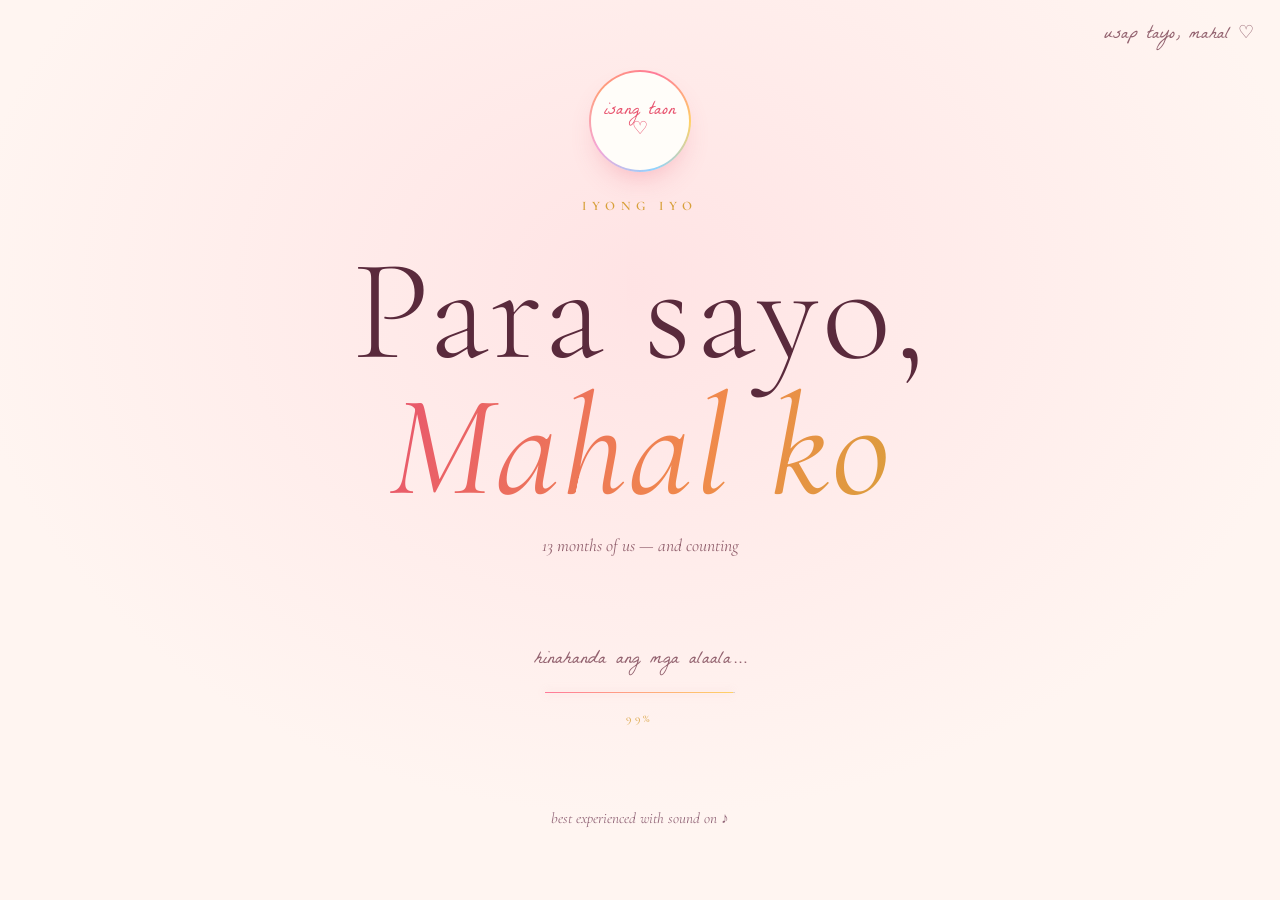
==== commit e0ed09b9: "performance optimization" ====
--- a/index.html
+++ b/index.html
@@ -107,6 +107,12 @@
         </div>
         <button class="reels-nav next" id="reels-next" aria-label="Next reel"><span>›</span></button>
       </div>
+      <button type="button" id="reels-exit-up" class="reels-page-nav reels-page-nav-up" aria-label="Bumalik sa umpisa" hidden>
+        <span aria-hidden="true">↑</span>
+      </button>
+      <button type="button" id="reels-exit-down" class="reels-page-nav reels-page-nav-down" aria-label="Magpatuloy sa kwento" hidden>
+        <span aria-hidden="true">↓</span>
+      </button>
       <p class="reels-hint">✦ swipe up or down · tap to mute · double-tap for hearts ✦</p>
     </section>
 
--- a/styles.css
+++ b/styles.css
@@ -1869,7 +1869,10 @@
 /* ════════════════════════════════════════════
    Anniversareels — a vertical, snap-scrolling feed of our little films,
    streamed straight from Google Drive (reels.js). A phone inside the
-   page: swipe up for the next one, tap for sound, double-tap for hearts.
+   page on desktop; below 640px the frame becomes the whole screen, edge
+   to edge (Reels/TikTok-style), with .reels-page-nav as the only way out
+   of the otherwise-endless feed. Swipe up for the next one, tap for
+   sound, double-tap for hearts.
    ════════════════════════════════════════════ */
 
 .reels-wrap {
@@ -1991,19 +1994,13 @@
   pointer-events: none;
 }
 
-.reel-caption {
-  font-family: "La Belle Aurore", cursive;
-  font-size: 1.3rem;
-  line-height: 1.2;
+.reel-tags {
+  font-family: "Cormorant Garamond", serif;
+  font-weight: 600;
+  font-size: 1rem;
+  letter-spacing: 0.02em;
   color: #f6ecdf;
   text-shadow: 0 1px 8px rgba(0, 0, 0, 0.55);
-}
-
-.reel-month {
-  font-size: 0.66rem;
-  letter-spacing: 0.3em;
-  text-transform: uppercase;
-  color: #e9cc92;
 }
 
 .reel-sound {
@@ -2168,9 +2165,70 @@
 }
 
 @media (max-width: 640px) {
-  .reels-wrap { gap: 0.6rem; margin-top: 2.6rem; }
+  .reels-wrap { gap: 0.6rem; margin-top: 1.4rem; }
   .reels-nav { display: none; } /* swipe is the control on a small screen, whatever the pointer */
-  .reels-phone { border-radius: 24px; }
+
+  /* fullscreen: the frame fills the whole screen, edge to edge, the way
+     Reels/TikTok read on the device this site is built for first. that
+     means a swipe can no longer reach past it to the rest of the page,
+     .reels-page-nav below is the way out */
+  #reels { padding-left: 0; padding-right: 0; padding-top: clamp(2.2rem, 6vh, 3.2rem); padding-bottom: 1.5rem; }
+  #reels .kicker { margin-bottom: 0.6rem; }
+  #reels .display { font-size: clamp(1.7rem, 7vw, 2.2rem); }
+  #reels .lede,
+  .reels-hint { display: none; } /* the on-screen arrows explain themselves now */
+  /* 100dvh here would push the frame's own bottom edge (where the caption
+     lives) past the viewport by however tall the heading above it is —
+     on every device, since a 100dvh box below other content can never
+     fit in one screen. subtract that heading's height instead */
+  .reels-phone { width: 100%; height: calc(100dvh - 148px); max-width: none; border-radius: 0; box-shadow: none; }
+  .reels-phone::after { box-shadow: none; } /* no glass bezel once it is the whole screen */
+}
+
+/* ─── the endless feed's escape hatches, up to the top, down to the next
+   chapter. only shown on a narrow screen (where the feed goes fullscreen
+   and traps a swipe), and only while the reels are actually in view
+   (reels.js toggles [hidden] via its own visibility observer) ─── */
+.reels-page-nav {
+  display: none;
+  position: fixed;
+  left: 50%;
+  transform: translateX(-50%);
+  z-index: 91;
+  width: 2.6rem;
+  height: 2.6rem;
+  align-items: center;
+  justify-content: center;
+  border-radius: 50%;
+  border: 1px solid rgba(255, 255, 255, 0.32);
+  background: rgba(12, 6, 10, 0.42);
+  color: #f6ecdf;
+  font-size: 1.15rem;
+  line-height: 1;
+  padding: 0;
+  backdrop-filter: blur(6px);
+  cursor: pointer;
+  -webkit-tap-highlight-color: transparent;
+}
+
+.reels-page-nav-up { top: max(0.9rem, env(safe-area-inset-top)); }
+
+.reels-page-nav-down {
+  bottom: max(1rem, env(safe-area-inset-bottom));
+  animation: reels-page-nav-nudge 1.8s ease-in-out infinite;
+}
+
+@keyframes reels-page-nav-nudge {
+  0%, 100% { transform: translateX(-50%) translateY(0); }
+  50%      { transform: translateX(-50%) translateY(6px); }
+}
+
+@media (max-width: 640px) {
+  .reels-page-nav:not([hidden]) { display: flex; }
+}
+
+@media (prefers-reduced-motion: reduce) {
+  .reels-page-nav-down { animation: none; }
 }
 
 body.theme-anniversary .reels-phone {
@@ -2183,6 +2241,7 @@
 
 body.theme-anniversary .reels-nav { border-color: rgba(90, 42, 60, 0.28); color: var(--ink); }
 body.theme-anniversary .reels-nav:hover { background: rgba(232, 84, 111, 0.1); }
+body.theme-anniversary .reels-page-nav { border-color: rgba(90, 42, 60, 0.28); background: rgba(255, 250, 247, 0.55); color: var(--ink); }
 body.theme-anniversary .reel-sound.on { background: rgba(232, 84, 111, 0.62); }
 
 /* ════════════════════════════════════════════
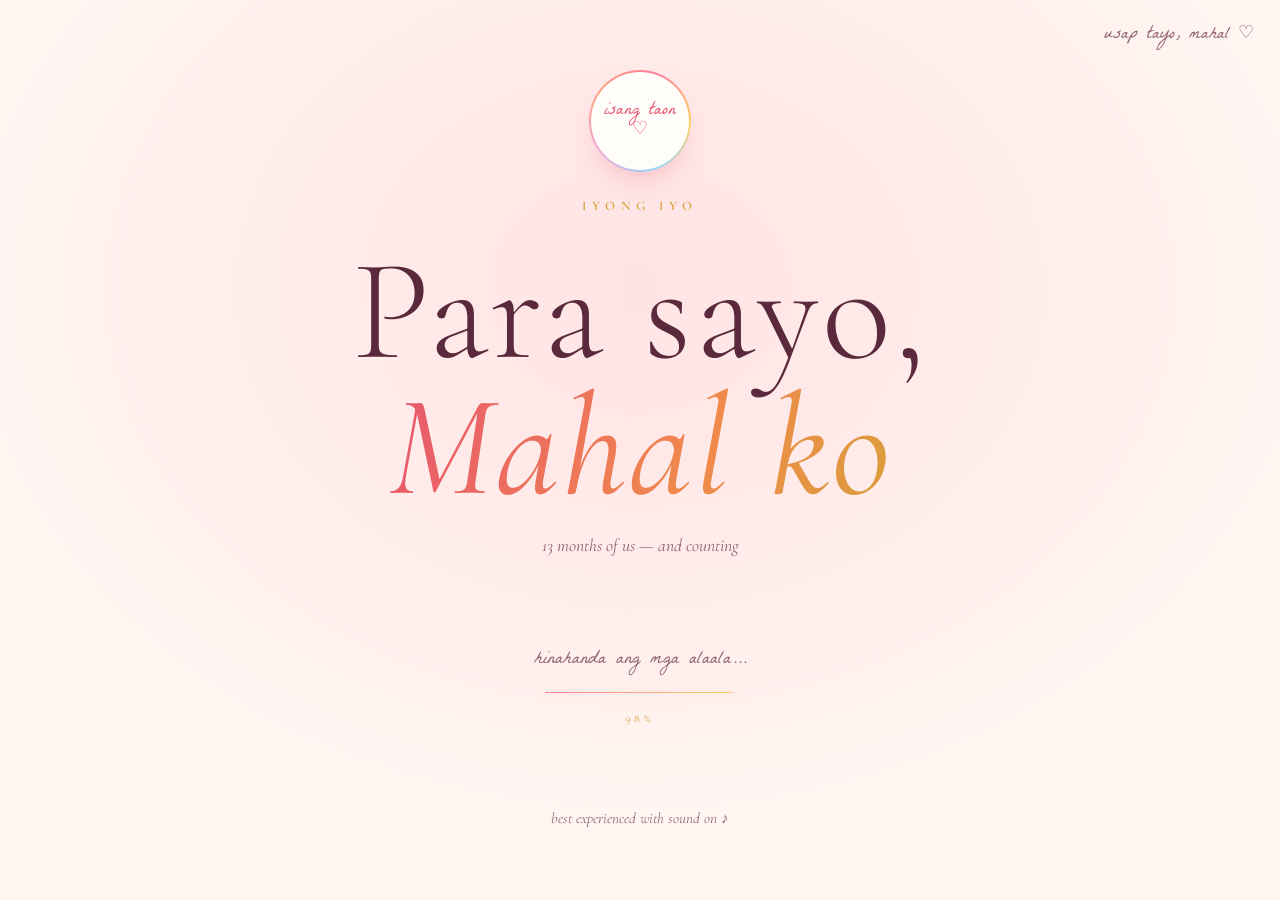
==== commit 6667427e: "added more changes" ====
--- a/index.html
+++ b/index.html
@@ -90,30 +90,21 @@
 
   <main id="story" hidden>
 
-    <!-- ═══════════ anniversareels — our little films, streamed from
-         the shared Drive folder (reels.js · static/data/reels.json) ═══════════ -->
+    <!-- ═══════════ anniversareels — our little films, streamed from the
+         shared Drive folder. opens in a modal (below, after </main>) from
+         this invitation, so nothing streams until she actually taps it
+         (reels.js · static/data/reels.json) ═══════════ -->
     <section class="reels" id="reels">
       <p class="kicker reveal">isang taon, sa maliliit na pelikula</p>
       <h2 class="display reveal">Anniversa<em>reels.</em></h2>
-      <p class="lede reveal">
-        swipe up, mahal — bawat isa'y isang maliit na pelikula natin,
-        at hindi ito nauubos. tap kung gusto mong patahimikin; double-tap kung gusto mo.
-      </p>
-
-      <div class="reels-wrap reveal">
-        <button class="reels-nav prev" id="reels-prev" aria-label="Previous reel"><span>‹</span></button>
-        <div class="reels-phone">
-          <div class="reels-feed" id="reels-feed" aria-label="Anniversareels"></div>
-        </div>
-        <button class="reels-nav next" id="reels-next" aria-label="Next reel"><span>›</span></button>
-      </div>
-      <button type="button" id="reels-exit-up" class="reels-page-nav reels-page-nav-up" aria-label="Bumalik sa umpisa" hidden>
-        <span aria-hidden="true">↑</span>
+      <p class="lede reveal">isang maliit na sulok ng alaala, para sa'yo lang.</p>
+
+      <button type="button" id="reels-open" class="reels-opener reveal">
+        <span class="reels-opener-glow" aria-hidden="true"></span>
+        <span class="reels-opener-heart" aria-hidden="true">♡</span>
+        <span class="reels-opener-text">Reels Ka Muna, <em>Mahal</em></span>
+        <span class="reels-opener-hint">✦ i-tap para panoorin ✦</span>
       </button>
-      <button type="button" id="reels-exit-down" class="reels-page-nav reels-page-nav-down" aria-label="Magpatuloy sa kwento" hidden>
-        <span aria-hidden="true">↓</span>
-      </button>
-      <p class="reels-hint">✦ swipe up or down · tap to mute · double-tap for hearts ✦</p>
     </section>
 
     <!-- ═══════════ chapter one: the first ═══════════ -->
@@ -301,6 +292,22 @@
 
   </main>
 
+  <!-- ═══════════ anniversareels modal — opened by the "Reels Ka Muna,
+       Mahal" invitation above; nothing inside streams until she taps it ═══════════ -->
+  <div id="reels-modal-backdrop" class="reels-modal-backdrop" hidden></div>
+
+  <div id="reels-modal" class="reels-modal" hidden aria-label="Anniversareels">
+    <button type="button" id="reels-modal-close" class="reels-modal-close" aria-label="Isara">✕</button>
+    <div class="reels-wrap">
+      <button class="reels-nav prev" id="reels-prev" aria-label="Previous reel"><span>‹</span></button>
+      <div class="reels-phone">
+        <div class="reels-feed" id="reels-feed" aria-label="Anniversareels"></div>
+      </div>
+      <button class="reels-nav next" id="reels-next" aria-label="Next reel"><span>›</span></button>
+    </div>
+    <p class="reels-hint">✦ swipe up or down · tap to mute · double-tap for hearts ✦</p>
+  </div>
+
   <!-- ═══════════ mga naunang sulat — an on-demand archive of every past
        monthsary letter, separate from the one live "surprise" envelope
        above which only ever shows the CURRENT month ═══════════ -->
--- a/styles.css
+++ b/styles.css
@@ -1867,12 +1867,13 @@
 }
 
 /* ════════════════════════════════════════════
-   Anniversareels — a vertical, snap-scrolling feed of our little films,
-   streamed straight from Google Drive (reels.js). A phone inside the
-   page on desktop; below 640px the frame becomes the whole screen, edge
-   to edge (Reels/TikTok-style), with .reels-page-nav as the only way out
-   of the otherwise-endless feed. Swipe up for the next one, tap for
-   sound, double-tap for hearts.
+   Anniversareels — opened from a "Reels Ka Muna, Mahal" invitation
+   (.reels-opener) into a modal (.reels-modal) holding a vertical,
+   snap-scrolling feed of our little films, streamed straight from
+   Google Drive (reels.js). A centered lightbox on desktop; below 640px
+   the modal and its phone frame both become the whole screen, edge to
+   edge (Reels/TikTok-style) — the ✕ (or Escape) is the way out. Swipe up
+   for the next one, tap for sound, double-tap for hearts.
    ════════════════════════════════════════════ */
 
 .reels-wrap {
@@ -1880,7 +1881,6 @@
   align-items: center;
   justify-content: center;
   gap: clamp(0.8rem, 3vw, 2rem);
-  margin-top: 3.5rem;
 }
 
 .reels-phone {
@@ -2153,7 +2153,6 @@
 .reels-nav:disabled:hover { border-color: rgba(240, 228, 212, 0.25); background: transparent; }
 
 .reels-hint {
-  margin-top: 1.6rem;
   font-family: "La Belle Aurore", cursive;
   font-size: 1.05rem;
   color: var(--cream-dim);
@@ -2165,70 +2164,166 @@
 }
 
 @media (max-width: 640px) {
-  .reels-wrap { gap: 0.6rem; margin-top: 1.4rem; }
+  .reels-wrap { gap: 0.6rem; }
   .reels-nav { display: none; } /* swipe is the control on a small screen, whatever the pointer */
-
-  /* fullscreen: the frame fills the whole screen, edge to edge, the way
-     Reels/TikTok read on the device this site is built for first. that
-     means a swipe can no longer reach past it to the rest of the page,
-     .reels-page-nav below is the way out */
-  #reels { padding-left: 0; padding-right: 0; padding-top: clamp(2.2rem, 6vh, 3.2rem); padding-bottom: 1.5rem; }
-  #reels .kicker { margin-bottom: 0.6rem; }
-  #reels .display { font-size: clamp(1.7rem, 7vw, 2.2rem); }
-  #reels .lede,
-  .reels-hint { display: none; } /* the on-screen arrows explain themselves now */
-  /* 100dvh here would push the frame's own bottom edge (where the caption
-     lives) past the viewport by however tall the heading above it is —
-     on every device, since a 100dvh box below other content can never
-     fit in one screen. subtract that heading's height instead */
-  .reels-phone { width: 100%; height: calc(100dvh - 148px); max-width: none; border-radius: 0; box-shadow: none; }
-  .reels-phone::after { box-shadow: none; } /* no glass bezel once it is the whole screen */
-}
-
-/* ─── the endless feed's escape hatches, up to the top, down to the next
-   chapter. only shown on a narrow screen (where the feed goes fullscreen
-   and traps a swipe), and only while the reels are actually in view
-   (reels.js toggles [hidden] via its own visibility observer) ─── */
-.reels-page-nav {
-  display: none;
+}
+
+/* ─── the sweet invitation that opens the modal — no phone frame in the
+   page's own scroll anymore, just an inviting card. "layout that looks
+   sweet": soft rose glow, a small heartbeat, a cursive line ─── */
+
+.reels-opener {
+  position: relative;
+  display: inline-flex;
+  flex-direction: column;
+  align-items: center;
+  gap: 0.5rem;
+  margin-top: 3rem;
+  padding: clamp(2rem, 5vw, 2.8rem) clamp(2.4rem, 8vw, 4.2rem);
+  border: 1px solid rgba(212, 160, 164, 0.35);
+  border-radius: 22px;
+  background: linear-gradient(155deg, rgba(212, 160, 164, 0.1), rgba(23, 16, 21, 0.4));
+  cursor: pointer;
+  isolation: isolate;
+  overflow: hidden;
+  transition: transform 0.35s cubic-bezier(0.22, 1, 0.36, 1), border-color 0.35s ease, box-shadow 0.35s ease;
+  box-shadow: 0 20px 50px -25px rgba(212, 160, 164, 0.35);
+}
+
+.reels-opener:hover,
+.reels-opener:focus-visible {
+  transform: translateY(-4px) scale(1.015);
+  border-color: rgba(212, 160, 164, 0.65);
+  box-shadow: 0 26px 60px -22px rgba(212, 160, 164, 0.5);
+}
+
+.reels-opener-glow {
+  position: absolute;
+  inset: -40%;
+  z-index: -1;
+  background: radial-gradient(circle at 50% 30%, rgba(212, 160, 164, 0.35), transparent 60%);
+  animation: opener-glow-pulse 4.5s ease-in-out infinite;
+}
+
+@keyframes opener-glow-pulse {
+  0%, 100% { opacity: 0.55; transform: scale(1); }
+  50%      { opacity: 0.9; transform: scale(1.08); }
+}
+
+.reels-opener-heart {
+  font-size: 1.8rem;
+  color: var(--rose);
+  animation: opener-heartbeat 2.6s ease-in-out infinite;
+}
+
+@keyframes opener-heartbeat {
+  0%, 100% { transform: scale(1); }
+  15% { transform: scale(1.18); }
+  30% { transform: scale(1); }
+  45% { transform: scale(1.12); }
+  60% { transform: scale(1); }
+}
+
+.reels-opener-text {
+  font-family: "La Belle Aurore", cursive;
+  font-size: clamp(1.7rem, 4vw, 2.3rem);
+  color: var(--cream);
+  line-height: 1.25;
+}
+
+.reels-opener-text em { font-style: normal; color: var(--rose); }
+
+.reels-opener-hint {
+  font-size: 0.72rem;
+  letter-spacing: 0.28em;
+  text-transform: uppercase;
+  color: var(--gold);
+  opacity: 0.85;
+}
+
+@media (prefers-reduced-motion: reduce) {
+  .reels-opener-glow,
+  .reels-opener-heart { animation: none; }
+  .reels-opener { transition: none; }
+}
+
+/* ─── the modal itself ─── */
+
+.reels-modal-backdrop {
+  position: fixed;
+  inset: 0;
+  z-index: 97;
+  background: rgba(6, 3, 5, 0.94);
+  backdrop-filter: blur(14px);
+  opacity: 0;
+  transition: opacity 0.4s ease;
+}
+
+.reels-modal-backdrop.visible { opacity: 1; }
+
+.reels-modal {
   position: fixed;
   left: 50%;
-  transform: translateX(-50%);
-  z-index: 91;
+  top: 50%;
+  z-index: 98;
+  display: flex;
+  flex-direction: column;
+  align-items: center;
+  gap: 1.4rem;
+  transform: translate(-50%, -50%) scale(0.94);
+  opacity: 0;
+  transition: opacity 0.4s cubic-bezier(0.22, 1, 0.36, 1), transform 0.4s cubic-bezier(0.22, 1, 0.36, 1);
+}
+
+.reels-modal.visible { opacity: 1; transform: translate(-50%, -50%) scale(1); }
+
+.reels-modal-close {
+  position: fixed;
+  top: max(0.9rem, env(safe-area-inset-top));
+  left: max(0.9rem, env(safe-area-inset-left));
+  z-index: 99;
   width: 2.6rem;
   height: 2.6rem;
-  align-items: center;
-  justify-content: center;
+  display: grid;
+  place-items: center;
   border-radius: 50%;
   border: 1px solid rgba(255, 255, 255, 0.32);
-  background: rgba(12, 6, 10, 0.42);
+  background: rgba(12, 6, 10, 0.5);
   color: #f6ecdf;
-  font-size: 1.15rem;
+  font-size: 1.05rem;
   line-height: 1;
-  padding: 0;
+  cursor: pointer;
   backdrop-filter: blur(6px);
-  cursor: pointer;
-  -webkit-tap-highlight-color: transparent;
-}
-
-.reels-page-nav-up { top: max(0.9rem, env(safe-area-inset-top)); }
-
-.reels-page-nav-down {
-  bottom: max(1rem, env(safe-area-inset-bottom));
-  animation: reels-page-nav-nudge 1.8s ease-in-out infinite;
-}
-
-@keyframes reels-page-nav-nudge {
-  0%, 100% { transform: translateX(-50%) translateY(0); }
-  50%      { transform: translateX(-50%) translateY(6px); }
-}
+  transition: background 0.2s ease, border-color 0.2s ease;
+}
+
+.reels-modal-close:hover { border-color: rgba(255, 255, 255, 0.55); background: rgba(212, 160, 164, 0.35); }
 
 @media (max-width: 640px) {
-  .reels-page-nav:not([hidden]) { display: flex; }
-}
-
-@media (prefers-reduced-motion: reduce) {
-  .reels-page-nav-down { animation: none; }
+  /* fullscreen: the modal (and the phone frame inside it) fills the
+     whole screen, edge to edge, the way Reels/TikTok read on a phone —
+     the ✕ close button (fixed, top-left, clear of the reel's own sound
+     toggle at top-right) is the only way out of the endless feed */
+  .reels-modal,
+  .reels-modal.visible {
+    left: 0;
+    top: 0;
+    right: 0;
+    bottom: 0;
+    width: 100vw;
+    height: 100dvh;
+    transform: none;
+    gap: 0;
+    justify-content: center;
+  }
+  .reels-hint { display: none; } /* the icons explain themselves in the fullscreen view */
+  /* .reels-modal's align-items:center (from the base rule) shrinks its flex
+     children to fit-content instead of stretching them — without this,
+     .reels-phone's own width:100% has no definite width to resolve
+     against and collapses, so the video renders into a broken 0-size box */
+  .reels-wrap { width: 100%; }
+  .reels-phone { width: 100%; height: 100dvh; max-width: none; border-radius: 0; box-shadow: none; }
+  .reels-phone::after { box-shadow: none; } /* no glass bezel once it is the whole screen */
 }
 
 body.theme-anniversary .reels-phone {
@@ -2241,7 +2336,7 @@
 
 body.theme-anniversary .reels-nav { border-color: rgba(90, 42, 60, 0.28); color: var(--ink); }
 body.theme-anniversary .reels-nav:hover { background: rgba(232, 84, 111, 0.1); }
-body.theme-anniversary .reels-page-nav { border-color: rgba(90, 42, 60, 0.28); background: rgba(255, 250, 247, 0.55); color: var(--ink); }
+body.theme-anniversary .reels-modal-close { border-color: rgba(90, 42, 60, 0.28); background: rgba(255, 250, 247, 0.55); color: var(--ink); }
 body.theme-anniversary .reel-sound.on { background: rgba(232, 84, 111, 0.62); }
 
 /* ════════════════════════════════════════════
